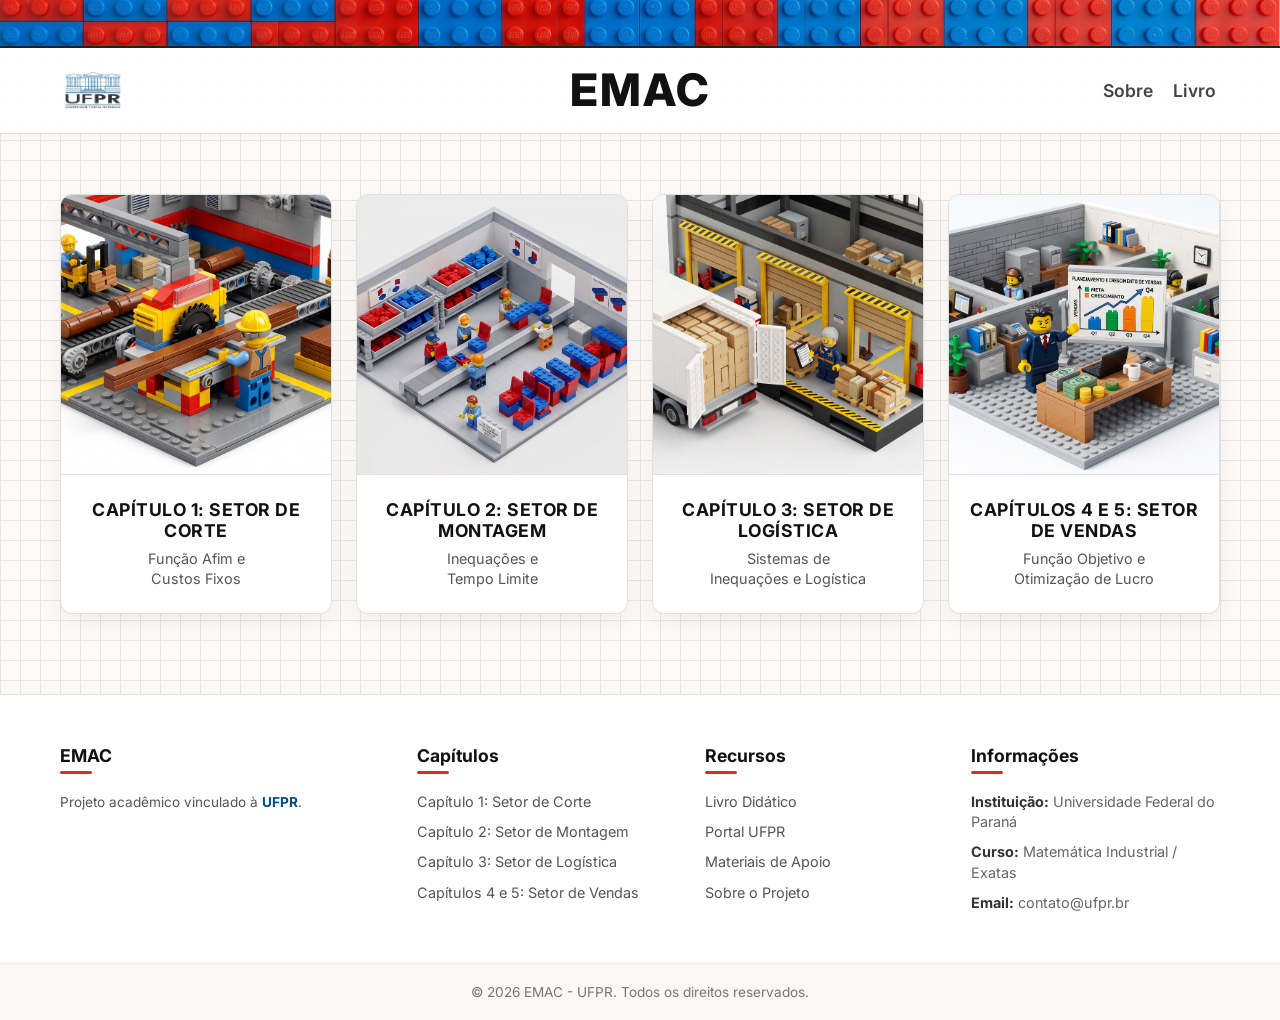
==== index.html @ 7fb8f420 "Add files via upload" ====
<!DOCTYPE html>
<html lang="pt-BR">
<head>
    <meta charset="UTF-8">
    <meta name="viewport" content="width=device-width, initial-scale=1.0">
    <title>EMAC</title>
    <!-- Importando a fonte Inter do Google Fonts -->
    <link href="https://fonts.googleapis.com/css2?family=Inter:wght@400;600;700;800&display=swap" rel="stylesheet">
    <link rel="stylesheet" href="style.css">
</head>
<body>

    <!-- Faixa superior de Lego -->
    <div class="lego-topbar"></div>
    
    <!-- Menu Navbar -->
    <header class="navbar">
        <div class="nav-left">
            <!-- Espaço formatado para a Logo da UFPR (símbolo + tipografia) -->
            <!-- Basta colocar o arquivo da imagem como 'logo-ufpr.png' na mesma pasta ou alterar o src abaixo -->
            <a href="https://www.ufpr.br" target="_blank" rel="noopener noreferrer" class="logo-ufpr-link" title="UFPR - Universidade Federal do Paraná">
                <img src="./imgs/logo-ufpr.jpg" alt="Logo UFPR" class="logo-ufpr" onerror="this.style.display='none'; this.nextElementSibling.style.display='inline-flex';">
                <div class="logo-ufpr-placeholder" style="display: none;">
                    <span>UFPR</span>
                </div>
            </a>
        </div>
        <div class="nav-center">EMAC</div>
        <div class="nav-right">
            <a href="#sobre">Sobre</a>
            <a href="#livro">Livro</a>
        </div>
    </header>

    <!-- Container Principal (Mundos) -->
    <main class="container">
        <div class="card-grid">
            
            <!-- Cartão 1: Setor de Corte -->
            <a href="setordecorte.html" class="card">
                <div class="card-image">
                    <img src="./imgs/setordecorte.jpg" alt="Setor de Corte">
                </div>
                <div class="card-content">
                    <h2>CAPÍTULO 1: SETOR DE CORTE</h2>
                    <p>Função Afim e<br>Custos Fixos</p>
                </div>
            </a>

            <!-- Cartão 2: Setor de Montagem -->
            <a href="setordemontagem.html" class="card">
                <div class="card-image">
                    <img src="./imgs/setordemontagem.jpg" alt="Setor de Montagem">
                </div>
                <div class="card-content">
                    <h2>CAPÍTULO 2: SETOR DE MONTAGEM</h2>
                    <p>Inequações e<br>Tempo Limite</p>
                </div>
            </a>

            <!-- Cartão 3: Setor de Logística -->
            <a href="setordelogistica.html" class="card">
                <div class="card-image">
                    <img src="./imgs/setordelogistica.jpg" alt="Setor de Logística">
                </div>
                <div class="card-content">
                    <h2>CAPÍTULO 3: SETOR DE LOGÍSTICA</h2>
                    <p>Sistemas de<br>Inequações e Logística</p>
                </div>
            </a>

            <!-- Cartão 4: Setor de Vendas -->
            <a href="setordevendas.html" class="card">
                <div class="card-image">
                    <img src="./imgs/setordevendas.jpg" alt="Setor de Vendas">
                </div>
                <div class="card-content">
                    <h2>CAPÍTULOS 4 E 5: SETOR DE VENDAS</h2>
                    <p>Função Objetivo e<br>Otimização de Lucro</p>
                </div>
            </a>

        </div>
    </main>

    <!-- Rodapé (Footer) -->
    <footer class="footer">
        <div class="footer-container">
            <!-- Coluna 1: Sobre / EMAC -->
            <div class="footer-col">
                <h3 class="footer-title">EMAC</h3>
                <p class="footer-institution">
                    Projeto acadêmico vinculado à <strong>UFPR</strong>.
                </p>
            </div>

            <!-- Coluna 2: Navegação / Capítulos -->
            <div class="footer-col">
                <h3 class="footer-title">Capítulos</h3>
                <ul class="footer-links">
                    <li><a href="setordecorte.html">Capítulo 1: Setor de Corte</a></li>
                    <li><a href="setordemontagem.html">Capítulo 2: Setor de Montagem</a></li>
                    <li><a href="setordelogistica.html">Capítulo 3: Setor de Logística</a></li>
                    <li><a href="setordevendas.html">Capítulos 4 e 5: Setor de Vendas</a></li>
                </ul>
            </div>

            <!-- Coluna 3: Links Úteis / Recursos -->
            <div class="footer-col">
                <h3 class="footer-title">Recursos</h3>
                <ul class="footer-links">
                    <li><a href="#livro">Livro Didático</a></li>
                    <li><a href="https://www.ufpr.br" target="_blank" rel="noopener noreferrer">Portal UFPR</a></li>
                    <li><a href="#materiais">Materiais de Apoio</a></li>
                    <li><a href="#sobre">Sobre o Projeto</a></li>
                </ul>
            </div>

            <!-- Coluna 4: Contato e Informações -->
            <div class="footer-col">
                <h3 class="footer-title">Informações</h3>
                <ul class="footer-info">
                    <li><strong>Instituição:</strong> Universidade Federal do Paraná</li>
                    <li><strong>Curso:</strong> Matemática Industrial / Exatas</li>
                    <li><strong>Email:</strong> contato@ufpr.br</li>
                </ul>
            </div>
        </div>

        <div class="footer-bottom">
            <p>&copy; 2026 EMAC - UFPR. Todos os direitos reservados.</p>
        </div>
    </footer>

    <!-- Script Principal Unificado -->
    <script src="main.js"></script>

</body>
</html>
---- style.css ----
/* RESET GLOBAL */
* {
    margin: 0;
    padding: 0;
    box-sizing: border-box;
    font-family: 'Inter', sans-serif;
}

/* Fundo da Página (Papel Milimetrado/Quadriculado) */
body {
    background-color: #fdfbf7;
    background-image: 
        linear-gradient(#e8e6e1 1px, transparent 1px),
        linear-gradient(90deg, #e8e6e1 1px, transparent 1px);
    background-size: 20px 20px; /* Tamanho dos quadradinhos */
    color: #333;
}

/* FAIXA DE LEGO NO TOPO */
.lego-topbar {
    width: 100%;
    height: 48px; /* Faixa ampliada para exibir um pouco mais dos blocos de Lego */
    background-image: url('imgs/legoheader.jpg');
    background-size: cover;
    background-position: center;
    background-repeat: no-repeat;
    border-bottom: 2px solid #222; /* Linha sutil separando do menu */
}

/* NAVBAR (MENU) */
.navbar {
    display: flex;
    justify-content: space-between;
    align-items: center;
    padding: 20px 5%;
    background-color: rgba(255, 255, 255, 0.95);
    border-bottom: 1px solid #ddd;
    box-shadow: 0 4px 12px rgba(0,0,0,0.03);
}

.nav-left {
    display: flex;
    align-items: center;
    min-width: 140px;
}

.logo-ufpr-link {
    display: inline-flex;
    align-items: center;
    text-decoration: none;
    max-height: 40px;
}

.logo-ufpr,
.nav-left img {
    max-height: 38px;
    max-width: 90px;
    width: auto;
    height: auto;
    object-fit: contain;
    display: block;
    transition: transform 0.2s ease, opacity 0.2s ease;
}

.logo-ufpr:hover,
.nav-left img:hover {
    transform: scale(1.04);
    opacity: 0.85;
}

/* Fallback/Placeholder */
.logo-ufpr-placeholder {
    display: inline-flex;
    align-items: center;
    justify-content: center;
    padding: 4px 10px;
    background-color: #f0f4f8;
    border: 1.5px dashed #004b87;
    border-radius: 6px;
    color: #004b87;
    font-size: 0.85rem;
    font-weight: 700;
}

.nav-center {
    font-size: 2.8rem;
    font-weight: 800;
    color: #111;
    letter-spacing: 2px;
    line-height: 1;
    text-align: center;
}

.nav-right {
    display: flex;
    justify-content: flex-end;
    align-items: center;
    gap: 20px;
    min-width: 140px;
}

.nav-right a {
    text-decoration: none;
    font-size: 1.1rem;
    font-weight: 600;
    color: #444;
    transition: color 0.3s ease;
}

.nav-right a:hover {
    color: #d32f2f;
}

/* CONTAINER E GRID DOS CARTÕES */
.container {
    max-width: 1200px;
    margin: 60px auto;
    padding: 0 20px;
}

.card-grid {
    display: flex;
    justify-content: space-between;
    gap: 24px;
    flex-wrap: wrap; /* Permite quebrar linha em telas menores */
}

/* ESTILO INDIVIDUAL DO CARTÃO */
.card {
    background-color: #ffffff;
    flex: 1;
    min-width: 250px;
    border: 1px solid #e0e0e0;
    border-radius: 12px;
    overflow: hidden;
    box-shadow: 0 8px 24px rgba(0, 0, 0, 0.06);
    transition: transform 0.3s ease, box-shadow 0.3s ease;
    display: flex;
    flex-direction: column;
    text-decoration: none;
    color: inherit;
    cursor: pointer;
}

.card:hover {
    transform: translateY(-8px);
    box-shadow: 0 12px 32px rgba(0, 0, 0, 0.12);
}

/* ÁREA DA IMAGEM (Placeholder) */
.card-image {
    width: 100%;
    height: 280px; /* Altura generosa para ilustrações isométricas */
    background-color: #f0f3f5; /* Cor de fundo provisória */
    border-bottom: 1px solid #e0e0e0;
    display: flex;
    align-items: center;
    justify-content: center;
    text-align: center;
}

/* Estilo apenas para o texto de marcação onde entrarão as imagens */
.placeholder-text {
    color: #999;
    font-size: 0.9rem;
    font-weight: 600;
    text-transform: uppercase;
    letter-spacing: 1px;
}

/* Imagem real dentro do card */
.card-image img {
    width: 100%;
    height: 100%;
    object-fit: cover;
    display: block;
}

/* ÁREA DE TEXTO DO CARTÃO */
.card-content {
    padding: 24px 16px;
    text-align: center;
    flex-grow: 1;
    display: flex;
    flex-direction: column;
    justify-content: center;
}

.card-content h2 {
    font-size: 1.1rem;
    font-weight: 700;
    color: #111;
    margin-bottom: 8px;
    letter-spacing: 0.5px;
}

.card-content p {
    font-size: 0.9rem;
    color: #555;
    line-height: 1.4;
    font-weight: 400;
}

/* RESPONSIVIDADE (Tablets e Celulares) */
@media (max-width: 900px) {
    .card-grid {
        justify-content: center;
    }
    .card {
        flex: 0 1 calc(50% - 24px); /* 2 cartões por linha no tablet */
    }
}

@media (max-width: 600px) {
    .navbar {
        flex-direction: column;
        gap: 12px;
    }
    .nav-left, .nav-right {
        text-align: center;
        justify-content: center;
        width: auto;
    }
    .card {
        flex: 1 1 100%; /* 1 cartão por linha no celular */
    }
}

/* RODAPÉ (FOOTER) */
.footer {
    background-color: #ffffff;
    border-top: 1px solid #e0e0e0;
    margin-top: 80px;
    box-shadow: 0 -4px 16px rgba(0, 0, 0, 0.02);
}

.footer-container {
    max-width: 1200px;
    margin: 0 auto;
    padding: 50px 20px 40px;
    display: grid;
    grid-template-columns: 1.4fr 1.1fr 1fr 1.1fr;
    gap: 40px;
}

.footer-col {
    display: flex;
    flex-direction: column;
}

.footer-title {
    font-size: 1.1rem;
    font-weight: 700;
    color: #111;
    margin-bottom: 18px;
    position: relative;
    padding-bottom: 8px;
}

.footer-title::after {
    content: '';
    position: absolute;
    bottom: 0;
    left: 0;
    width: 32px;
    height: 3px;
    background-color: #d32f2f;
    border-radius: 2px;
}

.footer-text {
    font-size: 0.9rem;
    color: #666;
    line-height: 1.6;
    margin-bottom: 12px;
}

.footer-institution {
    font-size: 0.85rem;
    color: #555;
    line-height: 1.5;
}

.footer-institution strong {
    color: #004b87;
}

.footer-links,
.footer-info {
    list-style: none;
    padding: 0;
    margin: 0;
}

.footer-links li,
.footer-info li {
    margin-bottom: 10px;
    font-size: 0.9rem;
    color: #666;
    line-height: 1.4;
}

.footer-links a {
    color: #555;
    text-decoration: none;
    transition: color 0.2s ease, transform 0.2s ease;
    display: inline-block;
}

.footer-links a:hover {
    color: #d32f2f;
    transform: translateX(4px);
}

.footer-info strong {
    color: #333;
}

.footer-bottom {
    border-top: 1px solid #ebebeb;
    padding: 20px;
    text-align: center;
    background-color: #faf9f6;
}

.footer-bottom p {
    font-size: 0.85rem;
    color: #777;
}

/* Responsividade do Rodapé */
@media (max-width: 900px) {
    .footer-container {
        grid-template-columns: 1fr 1fr;
        gap: 30px;
    }
}

@media (max-width: 600px) {
    .footer-container {
        grid-template-columns: 1fr;
        padding: 40px 20px 30px;
    }
}

/* ===================================================
   COMPONENTE INTERATIVO: SETOR DE CORTE (ESTÉTICA LEGO)
   =================================================== */

/* Header da Página de Corte */
.sector-header {
    text-align: center;
    margin-bottom: 36px;
}

.sector-badge {
    display: inline-flex;
    align-items: center;
    gap: 6px;
    background-color: #ffeb3b;
    color: #b71c1c;
    font-size: 0.85rem;
    font-weight: 800;
    text-transform: uppercase;
    letter-spacing: 1px;
    padding: 6px 16px;
    border-radius: 6px;
    margin-bottom: 12px;
    border: 2px solid #fbc02d;
    box-shadow: 0 3px 0 #f57f17;
}

.sector-header h1 {
    font-size: 2.3rem;
    font-weight: 900;
    color: #111;
    margin-bottom: 8px;
    letter-spacing: 0.5px;
}

.sector-header p {
    font-size: 1.05rem;
    color: #444;
    max-width: 650px;
    margin: 0 auto;
    font-weight: 500;
}

/* Grid Principal em 2 Colunas */
.corte-grid {
    display: grid;
    grid-template-columns: 1fr 1.25fr;
    gap: 28px;
    align-items: stretch;
}

/* Painéis Base Estilo Bloco Lego */
.panel-card {
    background-color: #ffffff;
    border: 2px solid #e0e0e0;
    border-radius: 14px;
    padding: 26px;
    box-shadow: 0 6px 0 #cfd8dc, 0 12px 28px rgba(0, 0, 0, 0.08);
    display: flex;
    flex-direction: column;
    position: relative;
}

/* Faixa decorativa de mini studs Lego no topo do card */
.panel-card::before {
    content: '';
    position: absolute;
    top: -8px;
    left: 24px;
    right: 24px;
    height: 6px;
    background: radial-gradient(circle, #d32f2f 40%, #b71c1c 42%, transparent 44%) 0 0/16px 6px,
                radial-gradient(circle, #1976d2 40%, #0d47a1 42%, transparent 44%) 8px 0/16px 6px;
    background-repeat: repeat-x;
}

.panel-header {
    display: flex;
    justify-content: space-between;
    align-items: center;
    margin-bottom: 20px;
    padding-bottom: 12px;
    border-bottom: 3px solid #f0f2f5;
}

.panel-header h2 {
    font-size: 1.25rem;
    font-weight: 800;
    color: #222;
    display: flex;
    align-items: center;
    gap: 8px;
}

/* Status Pill Estilo Peça Lego */
.status-pill {
    display: inline-flex;
    align-items: center;
    gap: 6px;
    font-size: 0.8rem;
    font-weight: 800;
    padding: 5px 12px;
    border-radius: 6px;
    background-color: #eceff1;
    color: #546e7a;
    border: 1.5px solid #cfd8dc;
    box-shadow: 0 2px 0 #b0bec5;
    transition: all 0.3s ease;
}

.status-dot {
    width: 10px;
    height: 10px;
    border-radius: 50%;
    background-color: #90a4ae;
    box-shadow: inset 0 2px 2px rgba(0,0,0,0.2);
    transition: all 0.3s ease;
}

.status-pill.active {
    background-color: #e8f5e9;
    color: #2e7d32;
    border-color: #a5d6a7;
    box-shadow: 0 2px 0 #81c784;
}

.status-pill.active .status-dot {
    background-color: #43a047;
    box-shadow: 0 0 8px #43a047, inset 0 1px 2px #fff;
}

/* ===================================================
   BOTÕES EM BLOCO LEGO 3D
   =================================================== */
.btn-power-container {
    margin-bottom: 20px;
    display: flex;
    gap: 12px;
}

.btn-ligar-serra {
    flex: 1;
    background-color: #e53935;
    background-image: linear-gradient(180deg, #ef5350 0%, #e53935 50%, #d32f2f 100%);
    color: #ffffff;
    border: 2px solid #b71c1c;
    border-top: 2px solid #ff7961;
    border-radius: 10px;
    padding: 15px 20px;
    font-size: 1.1rem;
    font-weight: 800;
    cursor: pointer;
    display: flex;
    align-items: center;
    justify-content: center;
    gap: 10px;
    box-shadow: 0 6px 0 #9a1b1b, 0 10px 18px rgba(0, 0, 0, 0.22);
    transition: transform 0.1s ease, box-shadow 0.1s ease;
    user-select: none;
    position: relative;
}

.btn-ligar-serra:hover:not(:disabled) {
    background-image: linear-gradient(180deg, #ff6659 0%, #f44336 50%, #e53935 100%);
    transform: translateY(-2px);
    box-shadow: 0 8px 0 #9a1b1b, 0 12px 22px rgba(0, 0, 0, 0.28);
}

.btn-ligar-serra:active:not(:disabled) {
    transform: translateY(6px);
    box-shadow: 0 0 0 #9a1b1b, 0 2px 6px rgba(0, 0, 0, 0.2);
}

.btn-ligar-serra:disabled {
    background: #cfd8dc;
    border-color: #b0bec5;
    color: #78909c;
    cursor: not-allowed;
    box-shadow: 0 3px 0 #90a4ae;
    transform: none;
}

.btn-reset {
    background-color: #eceff1;
    background-image: linear-gradient(180deg, #ffffff 0%, #eceff1 100%);
    border: 2px solid #b0bec5;
    border-top: 2px solid #ffffff;
    border-radius: 10px;
    padding: 15px 18px;
    font-size: 0.95rem;
    font-weight: 800;
    color: #455a64;
    cursor: pointer;
    box-shadow: 0 5px 0 #90a4ae, 0 8px 14px rgba(0,0,0,0.1);
    transition: transform 0.1s ease, box-shadow 0.1s ease;
}

.btn-reset:hover {
    background-color: #f5f7fa;
    transform: translateY(-2px);
    box-shadow: 0 7px 0 #90a4ae, 0 10px 16px rgba(0,0,0,0.14);
}

.btn-reset:active {
    transform: translateY(5px);
    box-shadow: 0 0 0 #90a4ae, 0 2px 4px rgba(0,0,0,0.1);
}

/* ===================================================
   ÁREA INTERATIVA: BASEPLATE LEGO & MÁQUINA DE BLOCOS
   =================================================== */

.machine-stage {
    position: relative;
    /* Baseplate cinza com pinos de Lego repetidos */
    background-color: #cfd8dc;
    background-image: 
        radial-gradient(circle at 50% 35%, #eceff1 22%, #b0bec5 28%, #90a4ae 34%, transparent 36%);
    background-size: 24px 24px;
    background-position: 0 0;
    border: 3px solid #90a4ae;
    border-radius: 12px;
    padding: 28px 16px;
    min-height: 320px;
    display: flex;
    flex-direction: column;
    align-items: center;
    justify-content: center;
    overflow: hidden;
    user-select: none;
    box-shadow: inset 0 4px 10px rgba(0,0,0,0.15);
}

/* Serra Elétrica (Montagem de Lego) */
.saw-wrapper {
    position: relative;
    cursor: not-allowed;
    opacity: 0.45;
    transition: opacity 0.4s ease, transform 0.15s ease;
    display: flex;
    flex-direction: column;
    align-items: center;
    padding: 10px;
}

.saw-wrapper.ready {
    opacity: 1;
    cursor: pointer;
}

.saw-wrapper.ready:hover {
    transform: scale(1.04);
}

.saw-wrapper.ready:active {
    transform: scale(0.96);
}

/* Animação de Vibração Contínua ao Ligar */
.saw-wrapper.vibrating {
    animation: legoVibrate 0.1s infinite linear alternate;
}

@keyframes legoVibrate {
    0% { transform: translate(-1.5px, 1.5px) rotate(-0.5deg); }
    100% { transform: translate(1.5px, -1.5px) rotate(0.5deg); }
}

/* Estrutura da Máquina de Blocos */
.saw-machine {
    width: 240px;
    height: 150px;
    position: relative;
    display: flex;
    align-items: center;
    justify-content: center;
}

/* Braço / Suporte da Máquina em Bloco Vermelho Lego */
.saw-arm {
    position: absolute;
    top: 10px;
    left: 20px;
    width: 140px;
    height: 42px;
    background: #d32f2f;
    background-image: linear-gradient(180deg, #ef5350 0%, #d32f2f 60%, #b71c1c 100%);
    border: 3px solid #7f0000;
    border-radius: 6px;
    box-shadow: 0 5px 0 #7f0000, 0 8px 16px rgba(0,0,0,0.25);
    z-index: 3;
    display: flex;
    align-items: center;
    justify-content: space-around;
    padding: 0 8px;
}

/* Studs de Lego no braço da serra */
.saw-arm::before {
    content: '';
    position: absolute;
    top: -8px;
    left: 10px;
    right: 10px;
    height: 6px;
    background: radial-gradient(circle at 50% 30%, #ff867c 35%, #b71c1c 45%, transparent 48%) 0 0/24px 6px;
    background-repeat: repeat-x;
}

/* Disco de Serra Dentada Lego */
.saw-blade-disc {
    width: 110px;
    height: 110px;
    border-radius: 50%;
    background: radial-gradient(circle, #eceff1 25%, #cfd8dc 50%, #90a4ae 80%);
    border: 5px dashed #37474f;
    box-shadow: 0 4px 14px rgba(0, 0, 0, 0.35);
    position: relative;
    display: flex;
    align-items: center;
    justify-content: center;
    z-index: 2;
}

.saw-wrapper.vibrating .saw-blade-disc {
    animation: spinLegoBlade 0.25s infinite linear;
}

@keyframes spinLegoBlade {
    0% { transform: rotate(0deg); }
    100% { transform: rotate(360deg); }
}

.saw-blade-center {
    width: 32px;
    height: 32px;
    background: #ffeb3b;
    border: 3px solid #f57f17;
    border-radius: 50%;
    box-shadow: 0 2px 4px rgba(0,0,0,0.3);
}

/* Tábua de Madeira Estilo Peça Lego (Tile Marrom com Pinos) */
.wood-board {
    width: 270px;
    height: 42px;
    background: #a1622b;
    background-image: linear-gradient(180deg, #b87a3e 0%, #a1622b 60%, #7c4416 100%);
    border: 3px solid #542c0c;
    border-radius: 6px;
    box-shadow: 0 6px 0 #542c0c, 0 10px 16px rgba(0, 0, 0, 0.2);
    margin-top: -16px;
    position: relative;
    z-index: 1;
    display: flex;
    align-items: center;
    justify-content: center;
}

/* Pinos de Lego na tábua */
.wood-board::before {
    content: '';
    position: absolute;
    top: -7px;
    left: 8px;
    right: 8px;
    height: 5px;
    background: radial-gradient(circle at 50% 30%, #d89656 35%, #542c0c 45%, transparent 48%) 0 0/24px 5px;
    background-repeat: repeat-x;
}

.wood-text {
    font-size: 0.8rem;
    font-weight: 900;
    color: #fff;
    text-shadow: 0 1px 3px rgba(0,0,0,0.6);
    letter-spacing: 1px;
    text-transform: uppercase;
}

/* Instrução e Dica de Ação */
.machine-hint {
    margin-top: 16px;
    font-size: 0.92rem;
    font-weight: 700;
    color: #37474f;
    text-align: center;
    background: rgba(255, 255, 255, 0.85);
    padding: 6px 14px;
    border-radius: 6px;
    border: 1px solid #b0bec5;
}

.machine-hint.ready-pulse {
    color: #b71c1c;
    border-color: #ef9a9a;
    background: #ffebee;
    animation: legoPulse 1.2s infinite ease-in-out;
}

@keyframes legoPulse {
    0%, 100% { transform: scale(1); }
    50% { transform: scale(1.03); }
}

/* Texto Flutuante (+ R$ 15,00) */
.floating-cost {
    position: absolute;
    color: #2e7d32;
    background: #e8f5e9;
    border: 2px solid #43a047;
    border-radius: 8px;
    padding: 4px 10px;
    font-size: 1.15rem;
    font-weight: 900;
    box-shadow: 0 4px 10px rgba(0, 0, 0, 0.2);
    pointer-events: none;
    z-index: 20;
    animation: legoFloat 0.9s forwards ease-out;
}

@keyframes legoFloat {
    0% {
        opacity: 1;
        transform: translate(-50%, 0) scale(0.8) rotate(-4deg);
    }
    40% {
        opacity: 1;
        transform: translate(-50%, -30px) scale(1.15) rotate(4deg);
    }
    100% {
        opacity: 0;
        transform: translate(-50%, -60px) scale(1) rotate(0deg);
    }
}

/* Partícula de Serragem Lego */
.lego-particle {
    position: absolute;
    width: 8px;
    height: 8px;
    border-radius: 2px;
    pointer-events: none;
    z-index: 15;
    animation: particleFly 0.7s forwards ease-out;
}

@keyframes particleFly {
    0% {
        opacity: 1;
        transform: translate(0, 0) rotate(0deg) scale(1);
    }
    100% {
        opacity: 0;
        transform: translate(var(--tx), var(--ty)) rotate(var(--rot)) scale(0.4);
    }
}

/* ===================================================
   MOSTRADORES MÉTRICOS: BLOCOS COLORIDOS DE LEGO
   =================================================== */

.metrics-grid {
    display: grid;
    grid-template-columns: repeat(4, 1fr);
    gap: 12px;
    margin-bottom: 22px;
}

.metric-box {
    border-radius: 10px;
    padding: 16px 8px 12px;
    text-align: center;
    position: relative;
    user-select: none;
    transition: transform 0.15s ease;
}

.metric-box:hover {
    transform: translateY(-3px);
}

/* Studs no topo de cada bloco métrico */
.metric-box::before {
    content: '';
    position: absolute;
    top: -7px;
    left: 12px;
    right: 12px;
    height: 6px;
    background: radial-gradient(circle at 50% 30%, rgba(255,255,255,0.7) 35%, rgba(0,0,0,0.3) 45%, transparent 48%) 0 0/18px 6px;
    background-repeat: repeat-x;
}

.metric-label {
    font-size: 0.75rem;
    font-weight: 800;
    text-transform: uppercase;
    letter-spacing: 0.5px;
    margin-bottom: 4px;
}

.metric-value {
    font-size: 1.25rem;
    font-weight: 900;
    letter-spacing: 0.5px;
}

/* Bloco Azul Lego (Tábuas x) */
.metric-box.primary {
    background: #0288d1;
    background-image: linear-gradient(180deg, #29b6f6 0%, #0288d1 60%, #01579b 100%);
    border: 2px solid #01579b;
    box-shadow: 0 5px 0 #01417a, 0 8px 14px rgba(0,0,0,0.15);
    color: #ffffff;
}
.metric-box.primary .metric-label { color: #e1f5fe; }
.metric-box.primary .metric-value { color: #ffffff; text-shadow: 0 1px 3px rgba(0,0,0,0.4); }

/* Bloco Amarelo Lego (Custo Fixo b) */
.metric-box.fixed {
    background: #fbc02d;
    background-image: linear-gradient(180deg, #ffeb3b 0%, #fbc02d 60%, #f57f17 100%);
    border: 2px solid #e65100;
    box-shadow: 0 5px 0 #bf360c, 0 8px 14px rgba(0,0,0,0.15);
    color: #3e2723;
}
.metric-box.fixed .metric-label { color: #5d4037; }
.metric-box.fixed .metric-value { color: #bf360c; text-shadow: 0 1px 1px rgba(255,255,255,0.4); }

/* Bloco Verde Lego (Custo Variável 15x) */
.metric-box.variable {
    background: #43a047;
    background-image: linear-gradient(180deg, #66bb6a 0%, #43a047 60%, #2e7d32 100%);
    border: 2px solid #1b5e20;
    box-shadow: 0 5px 0 #1b5e20, 0 8px 14px rgba(0,0,0,0.15);
    color: #ffffff;
}
.metric-box.variable .metric-label { color: #e8f5e9; }
.metric-box.variable .metric-value { color: #ffffff; text-shadow: 0 1px 3px rgba(0,0,0,0.4); }

/* Bloco Vermelho Lego (Custo Total C(x)) */
.metric-box.total {
    background: #e53935;
    background-image: linear-gradient(180deg, #ef5350 0%, #e53935 60%, #b71c1c 100%);
    border: 2px solid #7f0000;
    box-shadow: 0 5px 0 #7f0000, 0 8px 14px rgba(0,0,0,0.18);
    color: #ffffff;
}
.metric-box.total .metric-label { color: #ffebee; }
.metric-box.total .metric-value { color: #ffffff; text-shadow: 0 1px 3px rgba(0,0,0,0.5); font-size: 1.3rem; }

/* ===================================================
   BANNER DA EQUAÇÃO & GRÁFICO
   =================================================== */

/* Banner da Equação como Placa Preta de Lego */
.equation-banner {
    background: #212121;
    background-image: 
        radial-gradient(circle at 50% 35%, #424242 24%, #212121 30%, transparent 34%),
        linear-gradient(180deg, #263238 0%, #1e272e 100%);
    background-size: 20px 20px, 100% 100%;
    border: 2px solid #37474f;
    border-radius: 10px;
    padding: 16px 20px;
    color: #f8fafc;
    margin-bottom: 20px;
    box-shadow: 0 5px 0 #0d1317, 0 8px 18px rgba(0,0,0,0.25);
    display: flex;
    flex-direction: column;
    gap: 8px;
}

.equation-header {
    display: flex;
    justify-content: space-between;
    align-items: center;
    font-size: 0.82rem;
    color: #b0bec5;
    text-transform: uppercase;
    letter-spacing: 1px;
    font-weight: 800;
}

.equation-dynamic {
    font-size: 1.2rem;
    font-family: 'Inter', monospace, sans-serif;
    color: #eceff1;
    font-weight: 700;
}

.eq-highlight {
    color: #ffeb3b;
    font-weight: 900;
    background: rgba(255, 235, 59, 0.15);
    padding: 2px 6px;
    border-radius: 4px;
}

.eq-result {
    color: #69f0ae;
    font-weight: 900;
    background: rgba(105, 240, 174, 0.15);
    padding: 2px 8px;
    border-radius: 4px;
}

/* Área do Gráfico Chart.js */
.chart-wrapper {
    position: relative;
    width: 100%;
    height: 280px;
    background-color: #ffffff;
    border: 2px solid #cfd8dc;
    border-radius: 10px;
    padding: 12px;
    box-shadow: inset 0 2px 6px rgba(0,0,0,0.04);
}

/* Caixa Didática */
.didactic-box {
    margin-top: 22px;
    background-color: #fff9c4;
    border: 2px solid #fbc02d;
    border-left: 6px solid #f57f17;
    border-radius: 8px;
    padding: 14px 18px;
    font-size: 0.9rem;
    color: #4e342e;
    line-height: 1.5;
    box-shadow: 0 3px 0 #fbc02d;
}

.didactic-box strong {
    color: #bf360c;
}

/* Responsividade do Componente de Corte */
@media (max-width: 960px) {
    .corte-grid {
        grid-template-columns: 1fr;
    }
    .metrics-grid {
        grid-template-columns: repeat(2, 1fr);
    }
}

@media (max-width: 600px) {
    .metrics-grid {
        grid-template-columns: 1fr 1fr;
        gap: 10px;
    }
    .metric-value {
        font-size: 1.1rem;
    }
    .sector-header h1 {
        font-size: 1.8rem;
    }
}

/* ===================================================
   TELA DE EPIs (VESTIÁRIO DE SEGURANÇA) & PORTA LEGO
   =================================================== */

.epi-screen {
    max-width: 900px;
    margin: 0 auto 50px;
    transition: opacity 0.5s ease, transform 0.5s ease;
}

.epi-panel {
    background-color: #ffffff;
    border: 3px solid #e0e0e0;
    border-radius: 18px;
    padding: 36px 30px;
    box-shadow: 0 8px 0 #cfd8dc, 0 16px 36px rgba(0, 0, 0, 0.09);
    position: relative;
}

/* Studs decorativos no topo do painel EPI */
.epi-panel::before {
    content: '';
    position: absolute;
    top: -10px;
    left: 40px;
    right: 40px;
    height: 8px;
    background: radial-gradient(circle, #fbc02d 40%, #e65100 45%, transparent 48%) 0 0/24px 8px,
                radial-gradient(circle, #0288d1 40%, #01579b 45%, transparent 48%) 12px 0/24px 8px;
    background-repeat: repeat-x;
}

.epi-selection-container {
    display: grid;
    grid-template-columns: 1fr 1fr;
    gap: 24px;
    margin: 32px 0;
}

/* Card Individual de EPI */
.epi-card {
    background: #f8fafc;
    border: 3px solid #cfd8dc;
    border-radius: 14px;
    padding: 24px 18px 20px;
    text-align: center;
    position: relative;
    cursor: pointer;
    box-shadow: 0 6px 0 #b0bec5, 0 10px 18px rgba(0, 0, 0, 0.06);
    transition: all 0.2s ease;
    user-select: none;
    display: flex;
    flex-direction: column;
    align-items: center;
}

.epi-card:hover {
    transform: translateY(-4px);
    box-shadow: 0 10px 0 #b0bec5, 0 14px 24px rgba(0, 0, 0, 0.12);
    border-color: #90a4ae;
}

.epi-card:active {
    transform: translateY(2px);
    box-shadow: 0 2px 0 #b0bec5, 0 4px 8px rgba(0, 0, 0, 0.1);
}

/* Estado Equipado do Card */
.epi-card.equipped {
    background: #f0fdf4;
    border-color: #22c55e;
    box-shadow: 0 6px 0 #15803d, 0 10px 20px rgba(34, 197, 94, 0.18);
}

.epi-card.equipped:hover {
    box-shadow: 0 8px 0 #15803d, 0 12px 24px rgba(34, 197, 94, 0.25);
}

.epi-card-badge {
    position: absolute;
    top: 12px;
    left: 14px;
    background: #eceff1;
    color: #455a64;
    font-size: 0.75rem;
    font-weight: 800;
    padding: 3px 8px;
    border-radius: 4px;
    border: 1px solid #b0bec5;
}

.epi-card.equipped .epi-card-badge {
    background: #dcfce7;
    color: #15803d;
    border-color: #86efac;
}

/* Área da Ilustração SVG */
.epi-icon-wrapper {
    width: 140px;
    height: 90px;
    display: flex;
    align-items: center;
    justify-content: center;
    margin: 8px 0 14px;
    transition: transform 0.3s cubic-bezier(0.34, 1.56, 0.64, 1);
}

.epi-card:hover .epi-icon-wrapper {
    transform: scale(1.08);
}

.epi-card.equipped .epi-icon-wrapper {
    transform: scale(1.1);
}

.epi-svg {
    width: 100%;
    height: 100%;
    filter: drop-shadow(0 4px 6px rgba(0,0,0,0.12));
}

.epi-name {
    font-size: 1.15rem;
    font-weight: 800;
    color: #1e293b;
    margin-bottom: 6px;
}

.epi-desc {
    font-size: 0.85rem;
    color: #64748b;
    line-height: 1.4;
    margin-bottom: 16px;
    min-height: 38px;
}

/* Botão de Equipar */
.btn-epi-equip {
    width: 100%;
    background-color: #0288d1;
    background-image: linear-gradient(180deg, #29b6f6 0%, #0288d1 60%, #01579b 100%);
    border: 2px solid #01579b;
    border-radius: 8px;
    padding: 10px 14px;
    color: #ffffff;
    font-size: 0.95rem;
    font-weight: 800;
    box-shadow: 0 4px 0 #01417a;
    cursor: pointer;
    transition: all 0.15s ease;
}

.epi-card.equipped .btn-epi-equip {
    background-color: #22c55e;
    background-image: linear-gradient(180deg, #4ade80 0%, #22c55e 60%, #16a34a 100%);
    border-color: #15803d;
    box-shadow: 0 4px 0 #166534;
}

/* ===================================================
   PORTA DE ACESSO AO SETOR DE CORTE (ESTILO LEGO 3D)
   =================================================== */

.door-section {
    display: flex;
    flex-direction: column;
    align-items: center;
    margin-top: 10px;
    padding-top: 24px;
    border-top: 2px dashed #cfd8dc;
}

.door-status-indicator {
    display: inline-flex;
    align-items: center;
    gap: 8px;
    background: #fee2e2;
    color: #991b1b;
    border: 2px solid #fca5a5;
    padding: 8px 18px;
    border-radius: 8px;
    font-size: 0.9rem;
    font-weight: 800;
    margin-bottom: 24px;
    box-shadow: 0 3px 0 #f87171;
    transition: all 0.3s ease;
}

.door-status-dot {
    width: 10px;
    height: 10px;
    border-radius: 50%;
    background-color: #dc2626;
    box-shadow: 0 0 8px #ef4444;
}

.door-status-indicator.unlocked {
    background: #dcfce7;
    color: #166534;
    border-color: #86efac;
    box-shadow: 0 3px 0 #4ade80;
    animation: unlockedPulse 1.2s infinite ease-in-out;
}

.door-status-indicator.unlocked .door-status-dot {
    background-color: #16a34a;
    box-shadow: 0 0 10px #22c55e;
}

@keyframes unlockedPulse {
    0%, 100% { transform: scale(1); }
    50% { transform: scale(1.02); }
}

/* Estrutura da Porta Lego */
.lego-door-wrapper {
    position: relative;
    width: 270px;
    perspective: 900px;
    cursor: not-allowed;
    opacity: 0.65;
    transition: all 0.3s ease;
}

.lego-door-wrapper.unlocked {
    cursor: pointer;
    opacity: 1;
}

.lego-door-wrapper.unlocked:hover {
    transform: scale(1.04);
}

/* Batente / Moldura de Bloco Azul Lego */
.door-frame-lego {
    background: #0288d1;
    background-image: linear-gradient(180deg, #29b6f6 0%, #0288d1 50%, #01579b 100%);
    border: 4px solid #01417a;
    border-radius: 12px 12px 6px 6px;
    padding: 10px 14px 10px;
    box-shadow: 0 10px 0 #002f56, 0 18px 28px rgba(0, 0, 0, 0.3);
    position: relative;
}

/* 4 Pinos (Studs) 3D no topo da porta Lego */
.frame-top-studs {
    display: flex;
    justify-content: space-around;
    position: absolute;
    top: -14px;
    left: 16px;
    right: 16px;
    height: 14px;
}

.lego-stud {
    width: 28px;
    height: 12px;
    background: #29b6f6;
    background-image: linear-gradient(180deg, #4fc3f7 0%, #0288d1 100%);
    border: 2px solid #01417a;
    border-radius: 4px 4px 1px 1px;
    box-shadow: 0 2px 0 #002f56;
}

/* Faixa de perigo (Amarelo e Preto) no topo da porta */
.hazard-strip {
    height: 14px;
    width: 100%;
    background: repeating-linear-gradient(
        -45deg,
        #facc15,
        #facc15 12px,
        #1e293b 12px,
        #1e293b 24px
    );
    border-radius: 4px;
    margin: 4px 0 10px;
    border: 2px solid #002f56;
}

.door-leaf-container {
    display: flex;
    height: 220px;
    gap: 6px;
    background: #013766;
    border-radius: 6px;
    padding: 6px;
    overflow: hidden;
    box-shadow: inset 0 4px 8px rgba(0,0,0,0.5);
}

/* Folhas da Porta Vermelha Clássica Lego */
.door-leaf {
    flex: 1;
    background: #e53935;
    background-image: linear-gradient(180deg, #ef5350 0%, #e53935 60%, #b71c1c 100%);
    border: 3px solid #7f0000;
    border-radius: 4px;
    display: flex;
    flex-direction: column;
    align-items: center;
    justify-content: space-between;
    padding: 16px 8px 24px;
    position: relative;
    box-shadow: inset 0 2px 4px rgba(255,255,255,0.4), 0 4px 8px rgba(0,0,0,0.3);
    transition: transform 0.6s cubic-bezier(0.4, 0, 0.2, 1);
    transform-origin: left center;
}

.door-leaf.right-leaf {
    transform-origin: right center;
}

/* Abertura 3D das portas ao entrar */
.lego-door-wrapper.opening .left-leaf {
    transform: rotateY(-90deg);
}

.lego-door-wrapper.opening .right-leaf {
    transform: rotateY(90deg);
}

/* Janela de 4 Vidros Clássica Lego */
.door-window-grid {
    display: grid;
    grid-template-columns: 1fr 1fr;
    gap: 3px;
    width: 60px;
    height: 70px;
    background: #b71c1c;
    padding: 4px;
    border-radius: 4px;
    border: 2px solid #5f0000;
    box-shadow: inset 0 2px 4px rgba(0,0,0,0.4);
}

.window-pane {
    background: #81d4fa;
    background-image: linear-gradient(135deg, rgba(255,255,255,0.85) 0%, rgba(129,212,250,0.8) 60%, rgba(2,136,209,0.9) 100%);
    border-radius: 2px;
    border: 1px solid #0288d1;
    box-shadow: inset 0 1px 2px rgba(255,255,255,0.8);
}

/* Maçaneta de Pino Redondo 1x1 Lego */
.door-stud-knob {
    width: 22px;
    height: 22px;
    background: #ffeb3b;
    background-image: radial-gradient(circle at 40% 35%, #ffffff 15%, #ffeb3b 45%, #f57f17 100%);
    border: 2px solid #d77200;
    border-radius: 50%;
    box-shadow: 0 4px 6px rgba(0,0,0,0.4), inset 0 2px 2px rgba(255,255,255,0.8);
    margin-top: 10px;
}

.door-sign {
    margin-top: 10px;
    background: #ffeb3b;
    background-image: linear-gradient(180deg, #fff59d 0%, #ffeb3b 50%, #fbc02d 100%);
    color: #b71c1c;
    font-size: 0.74rem;
    font-weight: 900;
    text-align: center;
    padding: 6px 4px;
    border-radius: 4px;
    border: 2px solid #d77200;
    letter-spacing: 1px;
    box-shadow: 0 2px 0 #b25900;
}

.door-help-text {
    margin-top: 14px;
    font-size: 0.9rem;
    font-weight: 800;
    color: #475569;
    text-align: center;
}

/* Transição para a Oficina */
.workshop-screen {
    opacity: 1;
    transform: translateY(0);
    transition: opacity 0.5s ease, transform 0.5s ease;
}

.workshop-screen.hidden,
.epi-screen.hidden {
    display: none;
    opacity: 0;
    transform: translateY(20px);
}

/* ===================================================
   COMPONENTE INTERATIVO: SETOR DE MONTAGEM (INEQUAÇÕES)
   =================================================== */

.montagem-grid {
    display: grid;
    grid-template-columns: 1.1fr 1.35fr;
    gap: 28px;
    align-items: start;
}

/* Painel de Controles e Decisão de Móveis */
.furniture-controls {
    display: grid;
    grid-template-columns: 1fr 1fr;
    gap: 14px;
    margin-bottom: 20px;
}

.furniture-card {
    background: #f8fafc;
    border: 2px solid #cfd8dc;
    border-radius: 12px;
    padding: 16px 12px;
    text-align: center;
    position: relative;
    box-shadow: 0 4px 0 #b0bec5;
    user-select: none;
    transition: transform 0.15s ease, border-color 0.2s ease;
}

.furniture-card.mesas {
    border-color: #90caf9;
    background: linear-gradient(180deg, #ffffff 0%, #f0f7ff 100%);
    box-shadow: 0 5px 0 #64b5f6;
}

.furniture-card.cadeiras {
    border-color: #ffcc80;
    background: linear-gradient(180deg, #ffffff 0%, #fff8e1 100%);
    box-shadow: 0 5px 0 #ffa726;
}

.furniture-icon {
    font-size: 2rem;
    margin-bottom: 4px;
    display: block;
}

.furniture-title {
    font-size: 0.85rem;
    font-weight: 800;
    text-transform: uppercase;
    letter-spacing: 0.5px;
    color: #455a64;
    margin-bottom: 6px;
}

.furniture-value-badge {
    font-size: 1.8rem;
    font-weight: 900;
    line-height: 1;
    margin-bottom: 12px;
}

.furniture-card.mesas .furniture-value-badge {
    color: #0288d1;
}

.furniture-card.cadeiras .furniture-value-badge {
    color: #e65100;
}

/* Stepper (+ / -) com estética de botão Lego */
.furniture-stepper {
    display: flex;
    justify-content: center;
    align-items: center;
    gap: 8px;
}

.btn-stepper {
    width: 38px;
    height: 36px;
    border-radius: 8px;
    border: 2px solid #37474f;
    font-size: 1.25rem;
    font-weight: 900;
    cursor: pointer;
    display: flex;
    align-items: center;
    justify-content: center;
    transition: transform 0.1s ease, box-shadow 0.1s ease;
    user-select: none;
}

.btn-stepper.mesas-btn {
    background: #0288d1;
    background-image: linear-gradient(180deg, #29b6f6 0%, #0288d1 100%);
    color: #ffffff;
    border-color: #01579b;
    box-shadow: 0 4px 0 #013f70;
}

.btn-stepper.cadeiras-btn {
    background: #f57f17;
    background-image: linear-gradient(180deg, #ffb74d 0%, #f57f17 100%);
    color: #ffffff;
    border-color: #bf360c;
    box-shadow: 0 4px 0 #872506;
}

.btn-stepper:hover {
    transform: translateY(-2px);
}

.btn-stepper:active {
    transform: translateY(3px);
    box-shadow: 0 1px 0 rgba(0,0,0,0.3);
}

/* Range Sliders de Precisão */
.furniture-slider {
    width: 100%;
    margin-top: 10px;
    accent-color: #0288d1;
    cursor: pointer;
}

.furniture-card.cadeiras .furniture-slider {
    accent-color: #f57f17;
}

/* Cards das Restrições Industriais */
.constraints-stack {
    display: flex;
    flex-direction: column;
    gap: 12px;
    margin-bottom: 20px;
}

.constraint-card {
    background: #ffffff;
    border: 2px solid #cfd8dc;
    border-radius: 12px;
    padding: 14px 16px;
    box-shadow: 0 4px 0 #b0bec5;
    position: relative;
    transition: all 0.25s ease;
}

.constraint-card.pass {
    border-color: #81c784;
    background: #f1f8e9;
    box-shadow: 0 4px 0 #66bb6a;
}

.constraint-card.fail {
    border-color: #e57373;
    background: #ffebee;
    box-shadow: 0 4px 0 #ef5350;
}

.constraint-header {
    display: flex;
    justify-content: space-between;
    align-items: center;
    margin-bottom: 6px;
}

.constraint-title {
    font-size: 0.85rem;
    font-weight: 800;
    color: #263238;
    display: flex;
    align-items: center;
    gap: 6px;
}

.constraint-status-badge {
    font-size: 0.72rem;
    font-weight: 800;
    padding: 3px 8px;
    border-radius: 4px;
    text-transform: uppercase;
    letter-spacing: 0.5px;
}

.constraint-status-badge.pass {
    background: #c8e6c9;
    color: #1b5e20;
    border: 1px solid #81c784;
}

.constraint-status-badge.fail {
    background: #ffcdd2;
    color: #b71c1c;
    border: 1px solid #e57373;
}

.constraint-formula {
    font-family: 'Inter', monospace, sans-serif;
    font-size: 0.95rem;
    font-weight: 700;
    color: #37474f;
    margin-bottom: 8px;
}

.constraint-formula .calc-highlight {
    font-weight: 800;
    padding: 1px 4px;
    border-radius: 3px;
}

.constraint-card.pass .calc-highlight {
    background: #dcedc8;
    color: #2e7d32;
}

.constraint-card.fail .calc-highlight {
    background: #ffcdd2;
    color: #c62828;
}

/* Barra de Progresso / Medidor Lego */
.constraint-meter {
    height: 10px;
    background: #eceff1;
    border-radius: 6px;
    border: 1.5px solid #b0bec5;
    overflow: hidden;
    position: relative;
}

.constraint-meter-fill {
    height: 100%;
    border-radius: 4px;
    transition: width 0.25s ease, background-color 0.25s ease;
}

.constraint-card.pass .constraint-meter-fill {
    background: linear-gradient(90deg, #66bb6a, #43a047);
}

.constraint-card.fail .constraint-meter-fill {
    background: linear-gradient(90deg, #ef5350, #d32f2f);
}

/* Banner de Decisão e Região Factível */
.decision-feedback-banner {
    background: #212121;
    background-image: 
        radial-gradient(circle at 50% 35%, #424242 24%, #212121 30%, transparent 34%),
        linear-gradient(180deg, #263238 0%, #1e272e 100%);
    background-size: 20px 20px, 100% 100%;
    border: 2px solid #37474f;
    border-radius: 12px;
    padding: 16px 18px;
    color: #eceff1;
    box-shadow: 0 6px 0 #0d1317, 0 12px 24px rgba(0,0,0,0.25);
    margin-bottom: 20px;
    position: relative;
    transition: all 0.3s ease;
}

.decision-feedback-banner.feasible {
    background: #1b5e20;
    background-image: 
        radial-gradient(circle at 50% 35%, #388e3c 24%, #1b5e20 30%, transparent 34%),
        linear-gradient(180deg, #2e7d32 0%, #1b5e20 100%);
    border-color: #4caf50;
    box-shadow: 0 6px 0 #0f3813, 0 0 24px rgba(76, 175, 80, 0.45);
    animation: feasiblePulse 1.5s infinite alternate;
}

@keyframes feasiblePulse {
    0% { transform: scale(1); }
    100% { transform: scale(1.015); box-shadow: 0 8px 0 #0f3813, 0 0 32px rgba(76, 175, 80, 0.65); }
}

.feedback-badge {
    font-size: 0.8rem;
    font-weight: 900;
    text-transform: uppercase;
    letter-spacing: 1px;
    display: inline-block;
    padding: 3px 8px;
    border-radius: 4px;
    margin-bottom: 6px;
}

.decision-feedback-banner:not(.feasible) .feedback-badge {
    background: #ffe082;
    color: #bf360c;
}

.decision-feedback-banner.feasible .feedback-badge {
    background: #ffeb3b;
    color: #1b5e20;
    box-shadow: 0 0 8px #ffeb3b;
}

.feedback-text {
    font-size: 0.95rem;
    line-height: 1.45;
    font-weight: 600;
}

/* ===================================================
   PLANO CARTESIANO INTERATIVO (CANVAS LEGO)
   =================================================== */

.cartesian-panel {
    display: flex;
    flex-direction: column;
}

.cartesian-canvas-wrapper {
    position: relative;
    width: 100%;
    background: #ffffff;
    border: 3px solid #cfd8dc;
    border-radius: 14px;
    padding: 12px;
    box-shadow: inset 0 2px 8px rgba(0,0,0,0.06), 0 6px 0 #b0bec5;
    overflow: hidden;
    user-select: none;
    touch-action: none;
}

.cartesian-canvas-wrapper canvas {
    display: block;
    width: 100%;
    height: auto;
    cursor: crosshair;
    border-radius: 8px;
}

/* Legenda do Gráfico */
.cartesian-legend {
    display: grid;
    grid-template-columns: repeat(3, 1fr);
    gap: 8px;
    margin-top: 14px;
    padding-top: 12px;
    border-top: 2px dashed #eceff1;
}

.legend-item {
    display: flex;
    align-items: center;
    gap: 8px;
    font-size: 0.76rem;
    font-weight: 700;
    color: #455a64;
}

.legend-color-box {
    width: 14px;
    height: 14px;
    border-radius: 3px;
    flex-shrink: 0;
}

.legend-color-box.time-line {
    background: #0288d1;
    border: 1.5px solid #01579b;
}

.legend-color-box.freight-line {
    background: #f57f17;
    border: 1.5px solid #bf360c;
}

.legend-color-box.feasible-box {
    background: rgba(46, 125, 50, 0.45);
    border: 1.5px solid #2e7d32;
}

/* Instruções de Interação rápida */
.graph-help-tip {
    margin-top: 10px;
    font-size: 0.84rem;
    font-weight: 700;
    color: #607d8b;
    text-align: center;
    background: #f1f5f9;
    padding: 6px 12px;
    border-radius: 6px;
    border: 1px solid #cfd8dc;
}

/* Responsividade do Setor de Montagem */
@media (max-width: 1000px) {
    .montagem-grid {
        grid-template-columns: 1fr;
    }
    .cartesian-legend {
        grid-template-columns: 1fr;
    }
}

@media (max-width: 600px) {
    .furniture-controls {
        grid-template-columns: 1fr;
    }
}


/* Botão Voltar ao Vestiário */
.btn-back-vestiary {
    background: #f1f5f9;
    border: 1.5px solid #cbd5e1;
    border-radius: 8px;
    color: #475569;
    font-size: 0.82rem;
    font-weight: 700;
    padding: 6px 14px;
    cursor: pointer;
    display: inline-flex;
    align-items: center;
    gap: 6px;
    margin-bottom: 20px;
    box-shadow: 0 2px 0 #94a3b8;
    transition: all 0.15s ease;
}

.btn-back-vestiary:hover {
    background: #e2e8f0;
    color: #0f172a;
    transform: translateY(-1px);
}

@media (max-width: 650px) {
    .epi-selection-container {
        grid-template-columns: 1fr;
    }
}
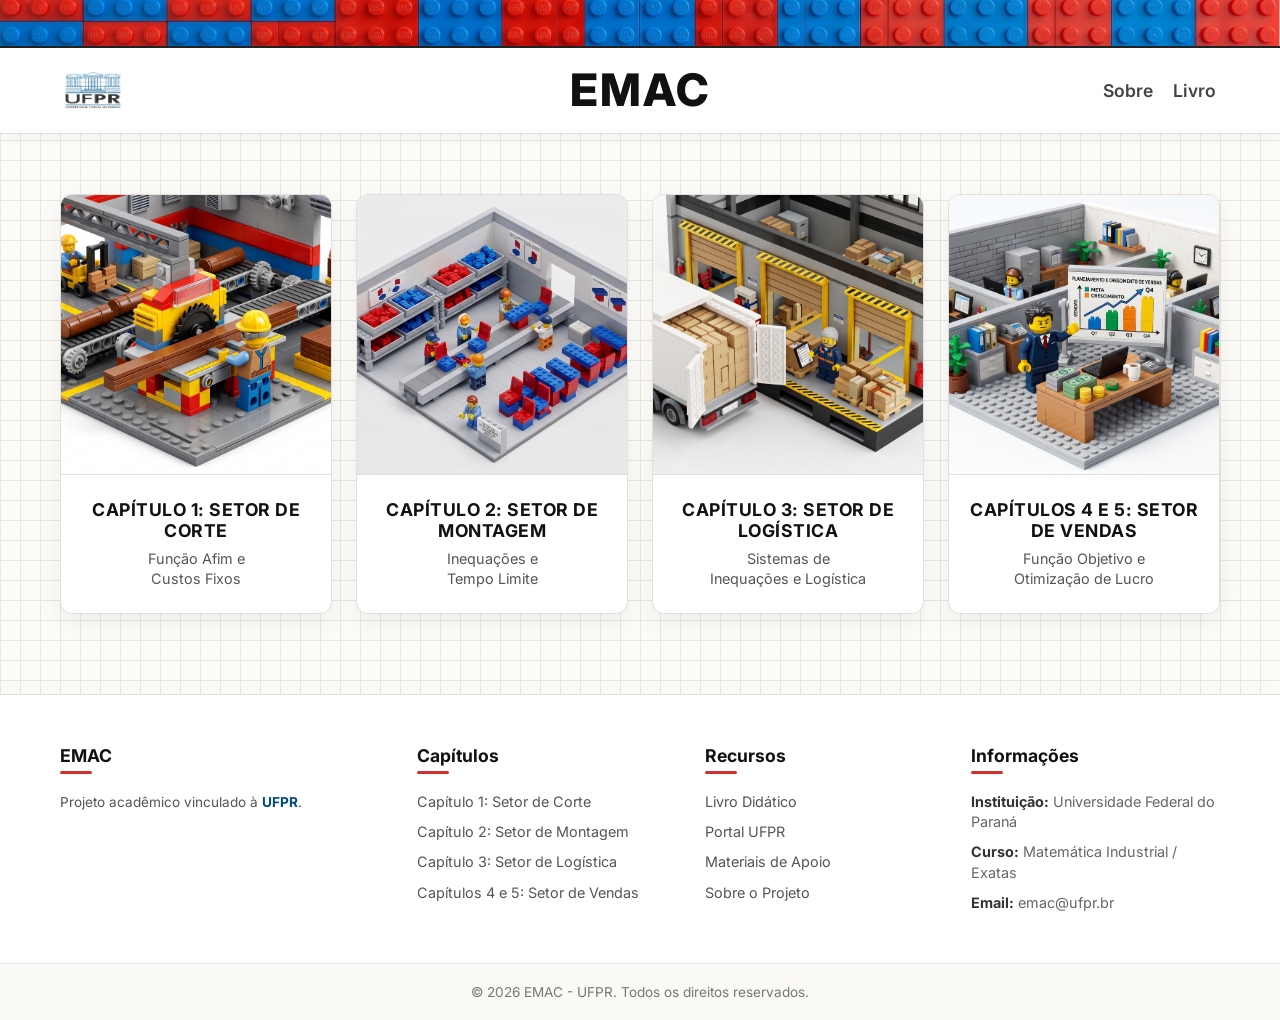
==== commit 8482d5ee: "Add files via upload" ====
--- a/index.html
+++ b/index.html
@@ -122,7 +122,7 @@
                 <ul class="footer-info">
                     <li><strong>Instituição:</strong> Universidade Federal do Paraná</li>
                     <li><strong>Curso:</strong> Matemática Industrial / Exatas</li>
-                    <li><strong>Email:</strong> contato@ufpr.br</li>
+                    <li><strong>Email:</strong> emac@ufpr.br</li>
                 </ul>
             </div>
         </div>
--- a/style.css
+++ b/style.css
@@ -1836,4 +1836,1709 @@
     .epi-selection-container {
         grid-template-columns: 1fr;
     }
-}+}
+
+/* ===================================================
+   COMPONENTE INTERATIVO: SETOR DE LOGÍSTICA (CAPÍTULO 3)
+   =================================================== */
+
+.logistica-grid {
+    display: grid;
+    grid-template-columns: 1.15fr 1.35fr;
+    gap: 28px;
+    align-items: start;
+}
+
+/* Controles de Camadas no Gráfico (Toggles de Inequações) */
+.layer-toggles-wrapper {
+    background: #f8fafc;
+    border: 2px solid #cfd8dc;
+    border-radius: 12px;
+    padding: 12px 14px;
+    margin-bottom: 14px;
+    box-shadow: 0 3px 0 #b0bec5;
+}
+
+.layer-toggles-header {
+    display: flex;
+    justify-content: space-between;
+    align-items: center;
+    margin-bottom: 10px;
+}
+
+.layer-toggles-header h3 {
+    font-size: 0.85rem;
+    font-weight: 800;
+    text-transform: uppercase;
+    letter-spacing: 0.5px;
+    color: #37474f;
+    margin: 0;
+    display: flex;
+    align-items: center;
+    gap: 6px;
+}
+
+.layer-toggles-grid {
+    display: grid;
+    grid-template-columns: 1fr;
+    gap: 8px;
+}
+
+.layer-toggle-item {
+    display: flex;
+    align-items: center;
+    gap: 10px;
+    background: #ffffff;
+    border: 2px solid #e2e8f0;
+    border-radius: 8px;
+    padding: 8px 12px;
+    cursor: pointer;
+    user-select: none;
+    transition: all 0.2s ease;
+}
+
+.layer-toggle-item:hover {
+    border-color: #94a3b8;
+    background: #f1f5f9;
+}
+
+.layer-toggle-item.active {
+    border-color: #3b82f6;
+    background: #f0f7ff;
+}
+
+.layer-toggle-item.layer-green.active {
+    border-color: #22c55e;
+    background: #f0fdf4;
+}
+
+.layer-toggle-item.layer-red.active {
+    border-color: #ef4444;
+    background: #fef2f2;
+}
+
+.layer-toggle-item.layer-yellow.active {
+    border-color: #eab308;
+    background: #fefce8;
+}
+
+/* Checkbox estilizado tipo switch */
+.layer-checkbox {
+    width: 18px;
+    height: 18px;
+    accent-color: #0288d1;
+    cursor: pointer;
+    flex-shrink: 0;
+}
+
+.layer-green .layer-checkbox {
+    accent-color: #16a34a;
+}
+
+.layer-red .layer-checkbox {
+    accent-color: #dc2626;
+}
+
+.layer-yellow .layer-checkbox {
+    accent-color: #ca8a04;
+}
+
+.layer-badge-dot {
+    width: 12px;
+    height: 12px;
+    border-radius: 50%;
+    flex-shrink: 0;
+}
+
+.layer-badge-dot.green {
+    background: #16a34a;
+    box-shadow: 0 0 6px rgba(22, 163, 74, 0.6);
+}
+
+.layer-badge-dot.red {
+    background: #dc2626;
+    box-shadow: 0 0 6px rgba(220, 38, 38, 0.6);
+}
+
+.layer-badge-dot.yellow {
+    background: #eab308;
+    box-shadow: 0 0 6px rgba(234, 179, 8, 0.6);
+}
+
+.layer-label-text {
+    font-size: 0.82rem;
+    font-weight: 700;
+    color: #1e293b;
+    display: flex;
+    flex-direction: column;
+}
+
+.layer-formula-tag {
+    font-size: 0.72rem;
+    color: #64748b;
+    font-weight: 600;
+}
+
+/* Botão de Ação: Despachar Caminhão */
+.dispatch-action-container {
+    margin: 20px 0;
+}
+
+.btn-despachar-caminhao {
+    width: 100%;
+    padding: 16px 20px;
+    border-radius: 12px;
+    font-size: 1.1rem;
+    font-weight: 900;
+    text-transform: uppercase;
+    letter-spacing: 0.8px;
+    display: flex;
+    align-items: center;
+    justify-content: center;
+    gap: 12px;
+    border: 3px solid #78909c;
+    background: #cfd8dc;
+    color: #607d8b;
+    box-shadow: 0 5px 0 #90a4ae;
+    cursor: not-allowed;
+    transition: all 0.25s ease;
+    user-select: none;
+}
+
+.btn-despachar-caminhao.ready {
+    border-color: #15803d;
+    background: #22c55e;
+    background-image: linear-gradient(180deg, #4ade80 0%, #22c55e 60%, #16a34a 100%);
+    color: #ffffff;
+    box-shadow: 0 6px 0 #14532d, 0 10px 24px rgba(34, 197, 94, 0.35);
+    cursor: pointer;
+    animation: dispatchGlow 1.5s infinite alternate;
+}
+
+.btn-despachar-caminhao.ready:hover {
+    transform: translateY(-2px);
+    box-shadow: 0 8px 0 #14532d, 0 14px 28px rgba(34, 197, 94, 0.45);
+}
+
+.btn-despachar-caminhao.ready:active {
+    transform: translateY(3px);
+    box-shadow: 0 2px 0 #14532d;
+}
+
+@keyframes dispatchGlow {
+    0% { transform: scale(1); }
+    100% { transform: scale(1.015); box-shadow: 0 7px 0 #14532d, 0 0 28px rgba(34, 197, 94, 0.55); }
+}
+
+.dispatch-status-note {
+    margin-top: 8px;
+    font-size: 0.84rem;
+    font-weight: 700;
+    text-align: center;
+    color: #64748b;
+    line-height: 1.4;
+}
+
+.dispatch-status-note.ready {
+    color: #15803d;
+    font-weight: 800;
+}
+
+/* Modal de Sucesso no Despacho */
+.dispatch-modal-backdrop {
+    position: fixed;
+    top: 0;
+    left: 0;
+    right: 0;
+    bottom: 0;
+    background: rgba(15, 23, 42, 0.7);
+    backdrop-filter: blur(4px);
+    z-index: 9999;
+    display: flex;
+    align-items: center;
+    justify-content: center;
+    padding: 20px;
+    opacity: 0;
+    pointer-events: none;
+    transition: opacity 0.3s ease;
+}
+
+.dispatch-modal-backdrop.open {
+    opacity: 1;
+    pointer-events: auto;
+}
+
+.dispatch-modal {
+    background: #ffffff;
+    border: 4px solid #16a34a;
+    border-radius: 18px;
+    max-width: 540px;
+    width: 100%;
+    padding: 32px 28px;
+    box-shadow: 0 16px 40px rgba(0, 0, 0, 0.25), 0 8px 0 #15803d;
+    text-align: center;
+    transform: translateY(20px) scale(0.95);
+    transition: transform 0.3s cubic-bezier(0.34, 1.56, 0.64, 1);
+    position: relative;
+}
+
+.dispatch-modal-backdrop.open .dispatch-modal {
+    transform: translateY(0) scale(1);
+}
+
+.modal-truck-icon {
+    font-size: 3.5rem;
+    margin-bottom: 12px;
+    display: inline-block;
+    animation: truckBounce 1s infinite alternate;
+}
+
+@keyframes truckBounce {
+    0% { transform: translateX(-4px); }
+    100% { transform: translateX(4px); }
+}
+
+.modal-title {
+    font-size: 1.5rem;
+    font-weight: 900;
+    color: #166534;
+    margin-bottom: 10px;
+}
+
+.modal-manifest {
+    background: #f0fdf4;
+    border: 2px solid #bbf7d0;
+    border-radius: 12px;
+    padding: 16px;
+    margin: 18px 0;
+    text-align: left;
+}
+
+.modal-manifest h4 {
+    margin: 0 0 10px;
+    font-size: 0.95rem;
+    color: #15803d;
+    font-weight: 800;
+    text-transform: uppercase;
+    letter-spacing: 0.5px;
+}
+
+.manifest-item {
+    display: flex;
+    justify-content: space-between;
+    padding: 5px 0;
+    font-size: 0.88rem;
+    border-bottom: 1px dashed #dcfce7;
+    color: #334155;
+}
+
+.manifest-item:last-child {
+    border-bottom: none;
+    font-weight: 800;
+    color: #166534;
+    padding-top: 8px;
+}
+
+.btn-modal-close {
+    background: #0288d1;
+    background-image: linear-gradient(180deg, #29b6f6 0%, #0288d1 100%);
+    border: 2px solid #01579b;
+    color: #ffffff;
+    padding: 12px 28px;
+    border-radius: 8px;
+    font-size: 1rem;
+    font-weight: 800;
+    box-shadow: 0 4px 0 #013f70;
+    cursor: pointer;
+    transition: all 0.15s ease;
+}
+
+.btn-modal-close:hover {
+    transform: translateY(-2px);
+    box-shadow: 0 6px 0 #013f70;
+}
+
+@media (max-width: 1000px) {
+    .logistica-grid {
+        grid-template-columns: 1fr;
+    }
+}
+
+/* Controladores dos Limites das Restrições (Mini Sliders e Steppers) */
+.constraint-limit-control {
+    background: #f8fafc;
+    border: 1.5px solid #e2e8f0;
+    border-radius: 8px;
+    padding: 8px 10px;
+    margin: 8px 0 10px;
+}
+
+.limit-control-label {
+    display: flex;
+    justify-content: space-between;
+    align-items: center;
+    font-size: 0.78rem;
+    font-weight: 700;
+    color: #475569;
+    margin-bottom: 6px;
+}
+
+.limit-control-label strong {
+    color: #0f172a;
+    font-size: 0.84rem;
+    background: #e2e8f0;
+    padding: 2px 7px;
+    border-radius: 4px;
+}
+
+.limit-slider-row {
+    display: flex;
+    align-items: center;
+    gap: 8px;
+}
+
+.btn-limit-step {
+    width: 26px;
+    height: 24px;
+    border-radius: 6px;
+    border: 1.5px solid #cbd5e1;
+    background: #ffffff;
+    color: #334155;
+    font-weight: 900;
+    font-size: 0.95rem;
+    display: flex;
+    align-items: center;
+    justify-content: center;
+    cursor: pointer;
+    transition: all 0.1s ease;
+    user-select: none;
+    box-shadow: 0 2px 0 #cbd5e1;
+    flex-shrink: 0;
+}
+
+.btn-limit-step:hover {
+    background: #f1f5f9;
+    border-color: #94a3b8;
+    transform: translateY(-1px);
+}
+
+.btn-limit-step:active {
+    transform: translateY(1px);
+    box-shadow: 0 0 0 #cbd5e1;
+}
+
+.limit-slider {
+    flex: 1;
+    cursor: pointer;
+    height: 6px;
+}
+
+.card-min-weight .limit-slider {
+    accent-color: #16a34a;
+}
+
+.card-max-weight .limit-slider {
+    accent-color: #dc2626;
+}
+
+.card-max-space .limit-slider {
+    accent-color: #ca8a04;
+}
+
+/* ===================================================
+   CAPÍTULOS 4 E 5: MAGNATA DA FÁBRICA (OTIMIZAÇÃO LINEAR)
+   =================================================== */
+
+.game-hud {
+    display: grid;
+    grid-template-columns: 1.15fr 1fr 1.35fr 0.8fr;
+    gap: 12px;
+    background: #ffffff;
+    border: 3px solid #cbd5e1;
+    border-radius: 14px;
+    padding: 12px 18px;
+    margin-top: 14px;
+    margin-bottom: 12px;
+    box-shadow: 0 4px 0 #94a3b8, 0 8px 20px rgba(0, 0, 0, 0.05);
+    align-items: center;
+    transition: all 0.3s ease;
+}
+
+.hud-stat {
+    display: flex;
+    flex-direction: column;
+    align-items: center;
+    gap: 4px;
+}
+
+.hud-stat-label {
+    font-size: 0.72rem;
+    font-weight: 800;
+    text-transform: uppercase;
+    letter-spacing: 0.8px;
+    color: #64748b;
+}
+
+.hud-stat-value {
+    font-size: 1.35rem;
+    font-weight: 900;
+    color: #1e293b;
+}
+
+.cash-value {
+    color: #16a34a;
+}
+
+.hud-hearts {
+    display: flex;
+    gap: 6px;
+}
+
+.heart-icon {
+    font-size: 1.6rem;
+    color: #ef4444;
+    transition: all 0.3s ease;
+    filter: drop-shadow(0 2px 2px rgba(239, 68, 68, 0.3));
+}
+
+.heart-icon.lost {
+    color: #cbd5e1;
+    filter: none;
+    transform: scale(0.85);
+}
+
+.timer-value {
+    color: #16a34a;
+    transition: color 0.3s ease;
+}
+
+.timer-value.warning {
+    color: #eab308;
+}
+
+.timer-value.danger {
+    color: #ef4444;
+    animation: timerPulse 0.5s ease infinite;
+}
+
+.timer-bar-track {
+    width: 100%;
+    height: 6px;
+    background: #e2e8f0;
+    border-radius: 3px;
+    overflow: hidden;
+    margin-top: 2px;
+}
+
+.timer-bar-fill {
+    height: 100%;
+    background: linear-gradient(90deg, #22c55e, #16a34a);
+    border-radius: 3px;
+    transition: width 1s linear, background 0.3s ease;
+}
+
+.timer-bar-fill.warning {
+    background: linear-gradient(90deg, #facc15, #eab308);
+}
+
+.timer-bar-fill.danger {
+    background: linear-gradient(90deg, #f87171, #ef4444);
+}
+
+.round-value {
+    color: #7c3aed;
+}
+
+.vendas-grid {
+    display: grid;
+    grid-template-columns: 1.1fr 1.35fr;
+    gap: 28px;
+    align-items: start;
+}
+
+.market-prices-container {
+    display: grid;
+    grid-template-columns: 1fr 1fr;
+    gap: 14px;
+    margin-bottom: 18px;
+}
+
+.market-price-card {
+    background: #f8fafc;
+    border: 2px solid #cfd8dc;
+    border-radius: 12px;
+    padding: 14px 12px;
+    text-align: center;
+    box-shadow: 0 4px 0 #b0bec5;
+    transition: transform 0.15s ease, border-color 0.2s ease;
+}
+
+.market-price-card.market-mesa {
+    border-color: #90caf9;
+    background: linear-gradient(180deg, #ffffff 0%, #f0f7ff 100%);
+    box-shadow: 0 5px 0 #64b5f6;
+}
+
+.market-price-card.market-cadeira {
+    border-color: #ffcc80;
+    background: linear-gradient(180deg, #ffffff 0%, #fff8e1 100%);
+    box-shadow: 0 5px 0 #ffa726;
+}
+
+.market-price-label {
+    font-size: 0.78rem;
+    font-weight: 700;
+    color: #546e7a;
+    text-transform: uppercase;
+    letter-spacing: 0.5px;
+    margin-bottom: 6px;
+}
+
+.market-price-value {
+    font-size: 1.6rem;
+    font-weight: 900;
+}
+
+.market-mesa .market-price-value {
+    color: #0288d1;
+}
+
+.market-cadeira .market-price-value {
+    color: #e65100;
+}
+
+.objective-formula-banner {
+    background-color: #212121;
+    background-image: radial-gradient(circle, rgba(255,255,255,0.05) 1px, transparent 1px);
+    background-size: 10px 10px;
+    border: 2px solid #37474f;
+    border-radius: 12px;
+    padding: 14px 18px;
+    margin-bottom: 18px;
+    box-shadow: 0 5px 0 #0d1317, 0 8px 16px rgba(0,0,0,0.1);
+}
+
+.formula-header {
+    display: flex;
+    justify-content: space-between;
+    align-items: center;
+    margin-bottom: 8px;
+    font-size: 0.8rem;
+    font-weight: 700;
+    color: #90a4ae;
+    text-transform: uppercase;
+    letter-spacing: 0.5px;
+}
+
+.formula-z-badge {
+    background: #7e57c2;
+    color: #ffffff;
+    padding: 3px 10px;
+    border-radius: 6px;
+    font-size: 0.78rem;
+    font-weight: 800;
+    border: 1px solid #5e35b1;
+    box-shadow: 0 2px 0 #4527a0;
+}
+
+.formula-dynamic {
+    color: #ffffff;
+    font-size: 1.1rem;
+    font-weight: 800;
+}
+
+.formula-z-display {
+    color: #b388ff;
+    font-size: 1.2rem;
+}
+
+.slider-lucro-wrapper {
+    background: #f8fafc;
+    border: 2px solid #cfd8dc;
+    border-radius: 12px;
+    padding: 14px 16px;
+    margin-bottom: 18px;
+    box-shadow: 0 4px 0 #b0bec5;
+}
+
+.slider-lucro-header {
+    display: flex;
+    justify-content: space-between;
+    align-items: center;
+    margin-bottom: 10px;
+    font-size: 0.85rem;
+    font-weight: 700;
+    color: #37474f;
+}
+
+.slider-z-readout {
+    color: #7c3aed;
+    font-size: 1rem;
+}
+
+.slider-lucro {
+    width: 100%;
+    height: 8px;
+    cursor: pointer;
+    accent-color: #7c3aed;
+}
+
+.slider-lucro-hints {
+    display: flex;
+    justify-content: space-between;
+    font-size: 0.72rem;
+    font-weight: 600;
+    color: #94a3b8;
+    margin-top: 4px;
+}
+
+.validate-action-container {
+    display: flex;
+    flex-direction: column;
+    gap: 10px;
+    margin-bottom: 18px;
+}
+
+.btn-validar-producao {
+    width: 100%;
+    background-color: #e53935;
+    background-image: linear-gradient(180deg, #ef5350 0%, #e53935 50%, #d32f2f 100%);
+    color: #ffffff;
+    border: 2px solid #b71c1c;
+    border-top: 2px solid #ff7961;
+    border-radius: 10px;
+    padding: 15px 20px;
+    font-size: 1.1rem;
+    font-weight: 800;
+    cursor: pointer;
+    display: flex;
+    align-items: center;
+    justify-content: center;
+    gap: 10px;
+    box-shadow: 0 5px 0 #8b1a1a, 0 8px 16px rgba(211, 47, 47, 0.3);
+    transition: all 0.15s ease;
+    text-transform: uppercase;
+    letter-spacing: 0.5px;
+}
+
+.btn-validar-producao:hover:not(:disabled) {
+    transform: translateY(-2px);
+    box-shadow: 0 7px 0 #8b1a1a, 0 12px 24px rgba(211, 47, 47, 0.4);
+}
+
+.btn-validar-producao:active:not(:disabled) {
+    transform: translateY(3px);
+    box-shadow: 0 1px 0 #8b1a1a;
+}
+
+.btn-validar-producao:disabled {
+    background: #b0bec5;
+    background-image: linear-gradient(180deg, #cfd8dc 0%, #b0bec5 100%);
+    border-color: #90a4ae;
+    border-top-color: #cfd8dc;
+    box-shadow: 0 4px 0 #78909c;
+    cursor: not-allowed;
+    opacity: 0.7;
+}
+
+.btn-iniciar-jogo {
+    width: 100%;
+    background-color: #43a047;
+    background-image: linear-gradient(180deg, #66bb6a 0%, #43a047 50%, #2e7d32 100%);
+    color: #ffffff;
+    border: 2px solid #1b5e20;
+    border-top: 2px solid #81c784;
+    border-radius: 10px;
+    padding: 16px 20px;
+    font-size: 1.15rem;
+    font-weight: 800;
+    cursor: pointer;
+    display: flex;
+    align-items: center;
+    justify-content: center;
+    gap: 10px;
+    box-shadow: 0 5px 0 #145214, 0 8px 16px rgba(46, 125, 50, 0.3);
+    transition: all 0.15s ease;
+    text-transform: uppercase;
+    letter-spacing: 0.5px;
+}
+
+.btn-iniciar-jogo:hover {
+    transform: translateY(-2px);
+    box-shadow: 0 7px 0 #145214, 0 12px 24px rgba(46, 125, 50, 0.4);
+}
+
+.btn-iniciar-jogo:active {
+    transform: translateY(3px);
+    box-shadow: 0 1px 0 #145214;
+}
+
+.btn-iniciar-jogo.hidden {
+    display: none;
+}
+
+.constraints-display {
+    background: #f8fafc;
+    border: 2px solid #cfd8dc;
+    border-radius: 12px;
+    padding: 12px 14px;
+    margin-bottom: 18px;
+    box-shadow: 0 3px 0 #b0bec5;
+}
+
+.constraints-display-header {
+    margin-bottom: 8px;
+}
+
+.constraints-display-header h3 {
+    font-size: 0.82rem;
+    font-weight: 800;
+    text-transform: uppercase;
+    letter-spacing: 0.5px;
+    color: #37474f;
+    margin: 0;
+}
+
+.constraints-list {
+    display: flex;
+    flex-wrap: wrap;
+    gap: 8px;
+}
+
+.constraint-chip {
+    font-size: 0.78rem;
+    font-weight: 700;
+    padding: 5px 12px;
+    border-radius: 6px;
+    border: 1.5px solid #cfd8dc;
+    background: #ffffff;
+    color: #37474f;
+    transition: all 0.3s ease;
+}
+
+.constraint-chip.red-chip {
+    border-color: #ef9a9a;
+    background: #ffebee;
+    color: #c62828;
+}
+
+.constraint-chip.blue-chip {
+    border-color: #90caf9;
+    background: #e3f2fd;
+    color: #1565c0;
+}
+
+.constraint-chip.green-chip {
+    border-color: #a5d6a7;
+    background: #e8f5e9;
+    color: #2e7d32;
+}
+
+.constraint-chip.yellow-chip {
+    border-color: #ffe082;
+    background: #fff8e1;
+    color: #f57f17;
+}
+
+.constraint-chip.gray-chip {
+    border-color: #cfd8dc;
+    background: #eceff1;
+    color: #546e7a;
+}
+
+.shop-modal-backdrop {
+    position: fixed;
+    top: 0; left: 0; right: 0; bottom: 0;
+    background: rgba(15, 23, 42, 0.75);
+    backdrop-filter: blur(4px);
+    z-index: 9999;
+    display: flex;
+    align-items: center;
+    justify-content: center;
+    opacity: 0;
+    pointer-events: none;
+    transition: opacity 0.3s ease;
+}
+
+.shop-modal-backdrop.open {
+    opacity: 1;
+    pointer-events: auto;
+}
+
+.shop-modal {
+    background: #ffffff;
+    border: 4px solid #7c3aed;
+    border-radius: 18px;
+    padding: 32px;
+    max-width: 680px;
+    width: 92%;
+    box-shadow: 0 16px 40px rgba(0,0,0,0.25), 0 8px 0 #5b21b6;
+    text-align: center;
+    transform: translateY(20px) scale(0.95);
+    transition: transform 0.35s cubic-bezier(0.34, 1.56, 0.64, 1);
+}
+
+.shop-modal-backdrop.open .shop-modal {
+    transform: translateY(0) scale(1);
+}
+
+.shop-icon {
+    font-size: 3.5rem;
+    margin-bottom: 4px;
+}
+
+.shop-title {
+    font-size: 1.5rem;
+    font-weight: 900;
+    color: #5b21b6;
+    margin-bottom: 4px;
+}
+
+.shop-subtitle {
+    color: #475569;
+    font-weight: 600;
+    font-size: 0.92rem;
+    margin-bottom: 20px;
+}
+
+.upgrade-cards-grid {
+    display: grid;
+    grid-template-columns: 1fr 1fr 1fr;
+    gap: 14px;
+    margin-bottom: 20px;
+}
+
+.upgrade-card {
+    background: #f8fafc;
+    border: 3px solid #e2e8f0;
+    border-radius: 14px;
+    padding: 18px 14px;
+    text-align: center;
+    cursor: pointer;
+    transition: all 0.2s ease;
+    position: relative;
+    box-shadow: 0 4px 0 #cbd5e1;
+}
+
+.upgrade-card:hover {
+    transform: translateY(-3px);
+    box-shadow: 0 7px 0 #cbd5e1, 0 10px 20px rgba(0,0,0,0.08);
+}
+
+.upgrade-card.selected {
+    border-color: #7c3aed;
+    background: linear-gradient(180deg, #f5f3ff 0%, #ede9fe 100%);
+    box-shadow: 0 4px 0 #7c3aed, 0 0 20px rgba(124, 58, 237, 0.2);
+    transform: translateY(-2px) scale(1.03);
+}
+
+.upgrade-card.too-expensive {
+    opacity: 0.5;
+    cursor: not-allowed;
+}
+
+.upgrade-card-icon {
+    font-size: 2.2rem;
+    margin-bottom: 8px;
+}
+
+.upgrade-card-name {
+    font-size: 0.88rem;
+    font-weight: 800;
+    color: #1e293b;
+    margin-bottom: 6px;
+}
+
+.upgrade-card-desc {
+    font-size: 0.75rem;
+    font-weight: 600;
+    color: #64748b;
+    line-height: 1.4;
+    margin-bottom: 10px;
+}
+
+.upgrade-card-cost {
+    font-size: 0.85rem;
+    font-weight: 900;
+    color: #16a34a;
+    background: #f0fdf4;
+    border: 1.5px solid #bbf7d0;
+    border-radius: 6px;
+    padding: 4px 10px;
+    display: inline-block;
+}
+
+.upgrade-card.too-expensive .upgrade-card-cost {
+    color: #dc2626;
+    background: #fef2f2;
+    border-color: #fecaca;
+}
+
+.btn-comprar-upgrade {
+    background-color: #7c3aed;
+    background-image: linear-gradient(180deg, #8b5cf6 0%, #7c3aed 50%, #6d28d9 100%);
+    color: #ffffff;
+    border: 2px solid #5b21b6;
+    border-top: 2px solid #a78bfa;
+    border-radius: 10px;
+    padding: 13px 24px;
+    font-size: 1rem;
+    font-weight: 800;
+    cursor: pointer;
+    display: flex;
+    align-items: center;
+    justify-content: center;
+    gap: 8px;
+    width: 100%;
+    box-shadow: 0 5px 0 #4c1d95, 0 8px 16px rgba(124, 58, 237, 0.3);
+    transition: all 0.15s ease;
+    margin-bottom: 10px;
+}
+
+.btn-comprar-upgrade:hover:not(:disabled) {
+    transform: translateY(-2px);
+}
+
+.btn-comprar-upgrade:active:not(:disabled) {
+    transform: translateY(3px);
+    box-shadow: 0 1px 0 #4c1d95;
+}
+
+.btn-comprar-upgrade:disabled {
+    background: #b0bec5;
+    background-image: linear-gradient(180deg, #cfd8dc 0%, #b0bec5 100%);
+    border-color: #90a4ae;
+    border-top-color: #cfd8dc;
+    box-shadow: 0 4px 0 #78909c;
+    cursor: not-allowed;
+    opacity: 0.7;
+}
+
+.btn-pular-loja {
+    width: 100%;
+    background: #f1f5f9;
+    color: #475569;
+    border: 2px solid #cbd5e1;
+    border-radius: 8px;
+    padding: 10px 20px;
+    font-size: 0.9rem;
+    font-weight: 700;
+    cursor: pointer;
+    box-shadow: 0 3px 0 #cbd5e1;
+    transition: all 0.15s ease;
+}
+
+.btn-pular-loja:hover {
+    background: #e2e8f0;
+    transform: translateY(-1px);
+}
+
+.shop-actions {
+    display: flex;
+    flex-direction: column;
+    gap: 8px;
+}
+
+.gameover-modal-backdrop {
+    position: fixed;
+    top: 0; left: 0; right: 0; bottom: 0;
+    background: rgba(15, 23, 42, 0.8);
+    backdrop-filter: blur(6px);
+    z-index: 9999;
+    display: flex;
+    align-items: center;
+    justify-content: center;
+    opacity: 0;
+    pointer-events: none;
+    transition: opacity 0.3s ease;
+}
+
+.gameover-modal-backdrop.open {
+    opacity: 1;
+    pointer-events: auto;
+}
+
+.gameover-modal {
+    background: #ffffff;
+    border: 4px solid #dc2626;
+    border-radius: 18px;
+    padding: 32px;
+    max-width: 480px;
+    width: 92%;
+    box-shadow: 0 16px 40px rgba(0,0,0,0.3), 0 8px 0 #991b1b;
+    text-align: center;
+    transform: translateY(20px) scale(0.95);
+    transition: transform 0.35s cubic-bezier(0.34, 1.56, 0.64, 1);
+}
+
+.gameover-modal-backdrop.open .gameover-modal {
+    transform: translateY(0) scale(1);
+}
+
+.gameover-icon {
+    font-size: 3.5rem;
+    margin-bottom: 4px;
+}
+
+.gameover-title {
+    font-size: 1.5rem;
+    font-weight: 900;
+    color: #dc2626;
+    margin-bottom: 4px;
+}
+
+.gameover-subtitle {
+    color: #475569;
+    font-weight: 600;
+    font-size: 0.92rem;
+    margin-bottom: 20px;
+}
+
+.gameover-stats {
+    background: #fef2f2;
+    border: 2px solid #fecaca;
+    border-radius: 12px;
+    padding: 16px;
+    margin-bottom: 20px;
+}
+
+.gameover-stat-item {
+    display: flex;
+    justify-content: space-between;
+    align-items: center;
+    padding: 6px 0;
+    border-bottom: 1px dashed #fecaca;
+    font-size: 0.9rem;
+    font-weight: 600;
+    color: #475569;
+}
+
+.gameover-stat-item:last-child {
+    border-bottom: none;
+}
+
+.gameover-stat-item strong {
+    color: #1e293b;
+    font-weight: 900;
+    font-size: 1.05rem;
+}
+
+.btn-jogar-novamente {
+    width: 100%;
+    background-color: #43a047;
+    background-image: linear-gradient(180deg, #66bb6a 0%, #43a047 50%, #2e7d32 100%);
+    color: #ffffff;
+    border: 2px solid #1b5e20;
+    border-top: 2px solid #81c784;
+    border-radius: 10px;
+    padding: 14px 20px;
+    font-size: 1.05rem;
+    font-weight: 800;
+    cursor: pointer;
+    display: block;
+    box-shadow: 0 5px 0 #145214, 0 8px 16px rgba(46, 125, 50, 0.3);
+    transition: all 0.15s ease;
+    margin-bottom: 10px;
+}
+
+.btn-jogar-novamente:hover {
+    transform: translateY(-2px);
+}
+
+.btn-voltar-home {
+    display: block;
+    color: #64748b;
+    font-size: 0.88rem;
+    font-weight: 700;
+    text-decoration: none;
+    padding: 8px;
+    transition: color 0.2s ease;
+}
+
+.btn-voltar-home:hover {
+    color: #d32f2f;
+}
+
+.perfect-modal-backdrop {
+    position: fixed;
+    top: 0; left: 0; right: 0; bottom: 0;
+    background: rgba(15, 23, 42, 0.6);
+    z-index: 9999;
+    display: flex;
+    align-items: center;
+    justify-content: center;
+    opacity: 0;
+    pointer-events: none;
+    transition: opacity 0.3s ease;
+}
+
+.perfect-modal-backdrop.open {
+    opacity: 1;
+    pointer-events: auto;
+}
+
+.perfect-modal {
+    background: linear-gradient(180deg, #ffffff 0%, #fefce8 100%);
+    border: 4px solid #eab308;
+    border-radius: 18px;
+    padding: 32px;
+    max-width: 420px;
+    width: 92%;
+    box-shadow: 0 16px 40px rgba(0,0,0,0.2), 0 8px 0 #a16207, 0 0 40px rgba(234, 179, 8, 0.3);
+    text-align: center;
+    transform: translateY(20px) scale(0.95);
+    transition: transform 0.35s cubic-bezier(0.34, 1.56, 0.64, 1);
+    position: relative;
+    overflow: hidden;
+}
+
+.perfect-modal-backdrop.open .perfect-modal {
+    transform: translateY(0) scale(1);
+}
+
+.perfect-icon {
+    font-size: 3.5rem;
+    animation: trophyBounce 0.6s ease;
+}
+
+.perfect-title {
+    font-size: 1.5rem;
+    font-weight: 900;
+    color: #a16207;
+    margin-bottom: 4px;
+}
+
+.perfect-subtitle {
+    color: #475569;
+    font-weight: 600;
+    font-size: 0.92rem;
+    margin-bottom: 16px;
+}
+
+.perfect-bonus {
+    background: #fef9c3;
+    border: 2px solid #fde047;
+    border-radius: 10px;
+    padding: 12px 18px;
+    display: inline-flex;
+    align-items: center;
+    gap: 8px;
+    font-size: 0.95rem;
+    font-weight: 700;
+    color: #854d0e;
+}
+
+.perfect-bonus strong {
+    font-size: 1.3rem;
+    font-weight: 900;
+    color: #16a34a;
+}
+
+.coin-rain-container {
+    position: absolute;
+    top: 0;
+    left: 0;
+    right: 0;
+    bottom: 0;
+    pointer-events: none;
+    overflow: hidden;
+}
+
+.coin {
+    position: absolute;
+    font-size: 1.5rem;
+    animation: coinFall 1.5s ease-out forwards;
+    opacity: 0;
+}
+
+@keyframes timerPulse {
+    0%, 100% { opacity: 1; }
+    50% { opacity: 0.5; }
+}
+
+@keyframes screenShake {
+    0%, 100% { transform: translateX(0); }
+    10% { transform: translateX(-8px) rotate(-1deg); }
+    20% { transform: translateX(8px) rotate(1deg); }
+    30% { transform: translateX(-6px); }
+    40% { transform: translateX(6px); }
+    50% { transform: translateX(-4px); }
+    60% { transform: translateX(4px); }
+    70% { transform: translateX(-2px); }
+    80% { transform: translateX(2px); }
+}
+
+@keyframes trophyBounce {
+    0% { transform: scale(0); }
+    50% { transform: scale(1.3); }
+    70% { transform: scale(0.9); }
+    100% { transform: scale(1); }
+}
+
+@keyframes coinFall {
+    0% { transform: translateY(-20px); opacity: 1; }
+    100% { transform: translateY(300px) rotate(720deg); opacity: 0; }
+}
+
+@keyframes cashPop {
+    0% { transform: scale(1); }
+    50% { transform: scale(1.25); color: #16a34a; }
+    100% { transform: scale(1); }
+}
+
+.shake {
+    animation: screenShake 0.5s ease;
+}
+
+.cash-pop {
+    animation: cashPop 0.4s ease;
+}
+
+/* ── Eventos de Mercado e Finanças da Rodada ── */
+.market-event-banner {
+    border-radius: 10px;
+    padding: 10px 14px;
+    margin-bottom: 12px;
+    border: 2px solid #e2e8f0;
+    transition: all 0.3s ease;
+}
+
+.market-event-header {
+    display: flex;
+    align-items: center;
+    gap: 8px;
+    font-weight: 800;
+    font-size: 0.9rem;
+    margin-bottom: 2px;
+}
+
+.market-event-desc {
+    font-size: 0.78rem;
+    font-weight: 600;
+    color: #64748b;
+}
+
+.market-event-banner.normal-market {
+    background: #f8fafc;
+    border-color: #cbd5e1;
+}
+.market-event-banner.normal-market .market-event-title {
+    color: #334155;
+}
+
+.market-event-banner.boom-market {
+    background: linear-gradient(135deg, #fef3c7 0%, #fde68a 100%);
+    border-color: #f59e0b;
+    box-shadow: 0 3px 0 #d97706;
+}
+.market-event-banner.boom-market .market-event-title {
+    color: #92400e;
+}
+.market-event-banner.boom-market .market-event-desc {
+    color: #b45309;
+}
+
+.market-event-banner.crisis-market {
+    background: linear-gradient(135deg, #fee2e2 0%, #fecaca 100%);
+    border-color: #ef4444;
+    box-shadow: 0 3px 0 #dc2626;
+}
+.market-event-banner.crisis-market .market-event-title {
+    color: #991b1b;
+}
+.market-event-banner.crisis-market .market-event-desc {
+    color: #b91c1c;
+}
+
+.market-event-banner.fog-market {
+    background: linear-gradient(135deg, #f1f5f9 0%, #e2e8f0 100%);
+    border-color: #64748b;
+    box-shadow: 0 3px 0 #475569;
+}
+.market-event-banner.fog-market .market-event-title {
+    color: #1e293b;
+}
+.market-event-banner.fog-market .market-event-desc {
+    color: #475569;
+}
+
+/* Faixa de Finanças da Rodada */
+.round-finance-strip {
+    display: grid;
+    grid-template-columns: 1fr 1fr 1fr;
+    gap: 8px;
+    background: #f1f5f9;
+    border: 2px solid #e2e8f0;
+    border-radius: 10px;
+    padding: 8px 10px;
+    margin-bottom: 14px;
+}
+
+.finance-item {
+    display: flex;
+    flex-direction: column;
+    align-items: center;
+    text-align: center;
+}
+
+.finance-label {
+    font-size: 0.68rem;
+    font-weight: 700;
+    color: #64748b;
+    text-transform: uppercase;
+    letter-spacing: 0.3px;
+}
+
+.finance-value {
+    font-size: 0.88rem;
+    font-weight: 800;
+}
+
+.cost-value {
+    color: #dc2626;
+}
+
+.eff-value {
+    color: #2563eb;
+}
+
+.tol-value {
+    color: #7c3aed;
+}
+
+/* Badge de Inflação na Loja */
+.shop-inflation-badge {
+    display: inline-block;
+    background: #fee2e2;
+    color: #dc2626;
+    border: 1px solid #fca5a5;
+    border-radius: 6px;
+    padding: 2px 8px;
+    font-size: 0.75rem;
+    font-weight: 800;
+    margin-left: 6px;
+}
+
+/* Breakdown de Lucro no Modal Perfeito */
+.modal-finance-breakdown {
+    background: rgba(255, 255, 255, 0.9);
+    border: 2px dashed #f59e0b;
+    border-radius: 10px;
+    padding: 10px 14px;
+    margin: 14px 0;
+    font-size: 0.85rem;
+    color: #475569;
+    font-weight: 700;
+    line-height: 1.6;
+}
+
+/* Modal de Rejeição de Produção */
+.reject-modal-backdrop {
+    position: fixed;
+    top: 0;
+    left: 0;
+    width: 100%;
+    height: 100%;
+    background: rgba(15, 23, 42, 0.65);
+    backdrop-filter: blur(4px);
+    display: flex;
+    align-items: center;
+    justify-content: center;
+    z-index: 2000;
+    opacity: 0;
+    pointer-events: none;
+    transition: opacity 0.25s ease;
+}
+
+.reject-modal-backdrop.open {
+    opacity: 1;
+    pointer-events: auto;
+}
+
+.reject-modal {
+    background: #ffffff;
+    border: 3px solid #ef4444;
+    border-radius: 20px;
+    padding: 30px 24px;
+    max-width: 420px;
+    width: 90%;
+    text-align: center;
+    box-shadow: 0 10px 0 #b91c1c, 0 20px 40px rgba(0, 0, 0, 0.3);
+    animation: modalPopIn 0.3s cubic-bezier(0.175, 0.885, 0.32, 1.275);
+}
+
+.reject-icon {
+    font-size: 3.5rem;
+    margin-bottom: 10px;
+    animation: screenShake 0.4s ease;
+}
+
+.reject-title {
+    font-size: 1.4rem;
+    font-weight: 900;
+    color: #b91c1c;
+    margin-bottom: 6px;
+}
+
+.reject-subtitle {
+    font-size: 0.92rem;
+    font-weight: 600;
+    color: #475569;
+    margin-bottom: 14px;
+    line-height: 1.4;
+}
+
+.reject-penalty {
+    display: inline-block;
+    background: #fef2f2;
+    border: 2px solid #fecaca;
+    color: #dc2626;
+    font-weight: 900;
+    font-size: 1.1rem;
+    padding: 8px 18px;
+    border-radius: 10px;
+    margin-bottom: 8px;
+}
+
+/* Badge de status da bússola */
+.compass-status-badge {
+    display: inline-flex;
+    align-items: center;
+    gap: 5px;
+    padding: 4px 10px;
+    border-radius: 8px;
+    font-size: 0.76rem;
+    font-weight: 800;
+    transition: all 0.25s ease;
+}
+
+.compass-status-badge.pending {
+    background: #fef3c7;
+    color: #b45309;
+    border: 1.5px solid #fcd34d;
+    animation: pulseNotice 1.5s infinite ease-in-out;
+}
+
+.compass-status-badge.set {
+    background: #f0fdf4;
+    color: #15803d;
+    border: 1.5px solid #86efac;
+}
+
+.compass-status-badge.blind {
+    background: #1e1b4b;
+    color: #c7d2fe;
+    border: 1.5px solid #6366f1;
+    box-shadow: 0 0 10px rgba(99, 102, 241, 0.4);
+}
+
+#vendasCanvas.targeting {
+    cursor: crosshair;
+}
+
+@keyframes pulseNotice {
+    0%, 100% { transform: scale(1); opacity: 1; }
+    50% { transform: scale(1.04); opacity: 0.85; }
+}
+
+/* Aviso de Tolerância Zero / Lucro Perfeito (Rodada 12+) */
+.zero-tolerance-banner {
+    display: flex;
+    flex-direction: column;
+    gap: 6px;
+    background: linear-gradient(135deg, #fef2f2 0%, #fee2e2 100%);
+    border: 2px solid #ef4444;
+    border-radius: 12px;
+    padding: 12px 16px;
+    margin-bottom: 16px;
+    box-shadow: 0 4px 0 #dc2626, 0 0 15px rgba(239, 68, 68, 0.2);
+    animation: pulseNotice 2s ease infinite;
+}
+
+.zt-banner-header {
+    display: flex;
+    align-items: center;
+    gap: 8px;
+}
+
+.zt-banner-icon {
+    font-size: 1.4rem;
+    animation: timerPulse 1s ease infinite;
+}
+
+.zt-banner-title {
+    font-size: 0.88rem;
+    font-weight: 900;
+    color: #b91c1c;
+    letter-spacing: 0.5px;
+    text-transform: uppercase;
+}
+
+.zt-banner-desc {
+    font-size: 0.82rem;
+    font-weight: 600;
+    color: #7f1d1d;
+    line-height: 1.4;
+}
+
+.finance-value.tol-value.zero-tolerance {
+    color: #ef4444 !important;
+    background: #fef2f2;
+    padding: 2px 8px;
+    border-radius: 6px;
+    border: 1.5px solid #f87171;
+    box-shadow: 0 0 8px rgba(239, 68, 68, 0.3);
+    animation: timerPulse 1.2s infinite;
+}
+
+/* Modal de Tolerância Zero */
+.zero-tolerance-modal-backdrop {
+    position: fixed;
+    top: 0;
+    left: 0;
+    width: 100%;
+    height: 100%;
+    background: rgba(15, 23, 42, 0.75);
+    backdrop-filter: blur(6px);
+    display: flex;
+    align-items: center;
+    justify-content: center;
+    z-index: 2100;
+    opacity: 0;
+    pointer-events: none;
+    transition: opacity 0.25s ease;
+}
+
+.zero-tolerance-modal-backdrop.open {
+    opacity: 1;
+    pointer-events: auto;
+}
+
+.zero-tolerance-modal {
+    background: #ffffff;
+    border: 3.5px solid #ef4444;
+    border-radius: 20px;
+    padding: 32px 28px;
+    max-width: 480px;
+    width: 92%;
+    text-align: center;
+    box-shadow: 0 12px 0 #b91c1c, 0 25px 50px rgba(0, 0, 0, 0.4);
+    animation: modalPopIn 0.35s cubic-bezier(0.175, 0.885, 0.32, 1.275);
+}
+
+.zt-modal-skull {
+    font-size: 3.8rem;
+    margin-bottom: 8px;
+    display: inline-block;
+    animation: timerPulse 1s ease infinite;
+}
+
+.zt-modal-title {
+    font-size: 1.5rem;
+    font-weight: 900;
+    color: #991b1b;
+    margin-bottom: 6px;
+    letter-spacing: -0.5px;
+}
+
+.zt-modal-badge {
+    display: inline-block;
+    background: #ef4444;
+    color: #ffffff;
+    font-size: 0.76rem;
+    font-weight: 900;
+    padding: 4px 14px;
+    border-radius: 20px;
+    margin-bottom: 14px;
+    letter-spacing: 0.8px;
+    box-shadow: 0 3px 0 #b91c1c;
+}
+
+.zt-modal-lead {
+    font-size: 0.92rem;
+    font-weight: 600;
+    color: #334155;
+    margin-bottom: 18px;
+    line-height: 1.4;
+}
+
+.zt-rules-grid {
+    display: flex;
+    flex-direction: column;
+    gap: 10px;
+    margin-bottom: 22px;
+    text-align: left;
+}
+
+.zt-rule-card {
+    display: flex;
+    gap: 12px;
+    align-items: flex-start;
+    background: #f8fafc;
+    border: 1.5px solid #e2e8f0;
+    border-left: 4px solid #ef4444;
+    border-radius: 10px;
+    padding: 10px 14px;
+}
+
+.zt-rule-icon {
+    font-size: 1.4rem;
+    flex-shrink: 0;
+    margin-top: 2px;
+}
+
+.zt-rule-info strong {
+    display: block;
+    font-size: 0.88rem;
+    font-weight: 800;
+    color: #0f172a;
+    margin-bottom: 2px;
+}
+
+.zt-rule-info span {
+    display: block;
+    font-size: 0.8rem;
+    color: #475569;
+    line-height: 1.35;
+}
+
+.btn-zero-tolerance-start {
+    display: flex;
+    align-items: center;
+    justify-content: center;
+    gap: 10px;
+    width: 100%;
+    padding: 14px 20px;
+    background: linear-gradient(135deg, #ef4444 0%, #dc2626 100%);
+    border: none;
+    border-radius: 12px;
+    color: #ffffff;
+    font-size: 1.05rem;
+    font-weight: 900;
+    cursor: pointer;
+    box-shadow: 0 5px 0 #991b1b, 0 10px 20px rgba(220, 38, 38, 0.35);
+    transition: transform 0.1s ease, box-shadow 0.1s ease;
+}
+
+.btn-zero-tolerance-start:hover {
+    transform: translateY(-2px);
+    box-shadow: 0 7px 0 #991b1b, 0 12px 25px rgba(220, 38, 38, 0.45);
+}
+
+.btn-zero-tolerance-start:active {
+    transform: translateY(3px);
+    box-shadow: 0 2px 0 #991b1b;
+}
+
+@media (max-width: 900px) {
+    .vendas-grid {
+        grid-template-columns: 1fr;
+    }
+    .game-hud {
+        grid-template-columns: 1fr 1fr;
+        gap: 10px;
+    }
+    .upgrade-cards-grid {
+        grid-template-columns: 1fr;
+    }
+}
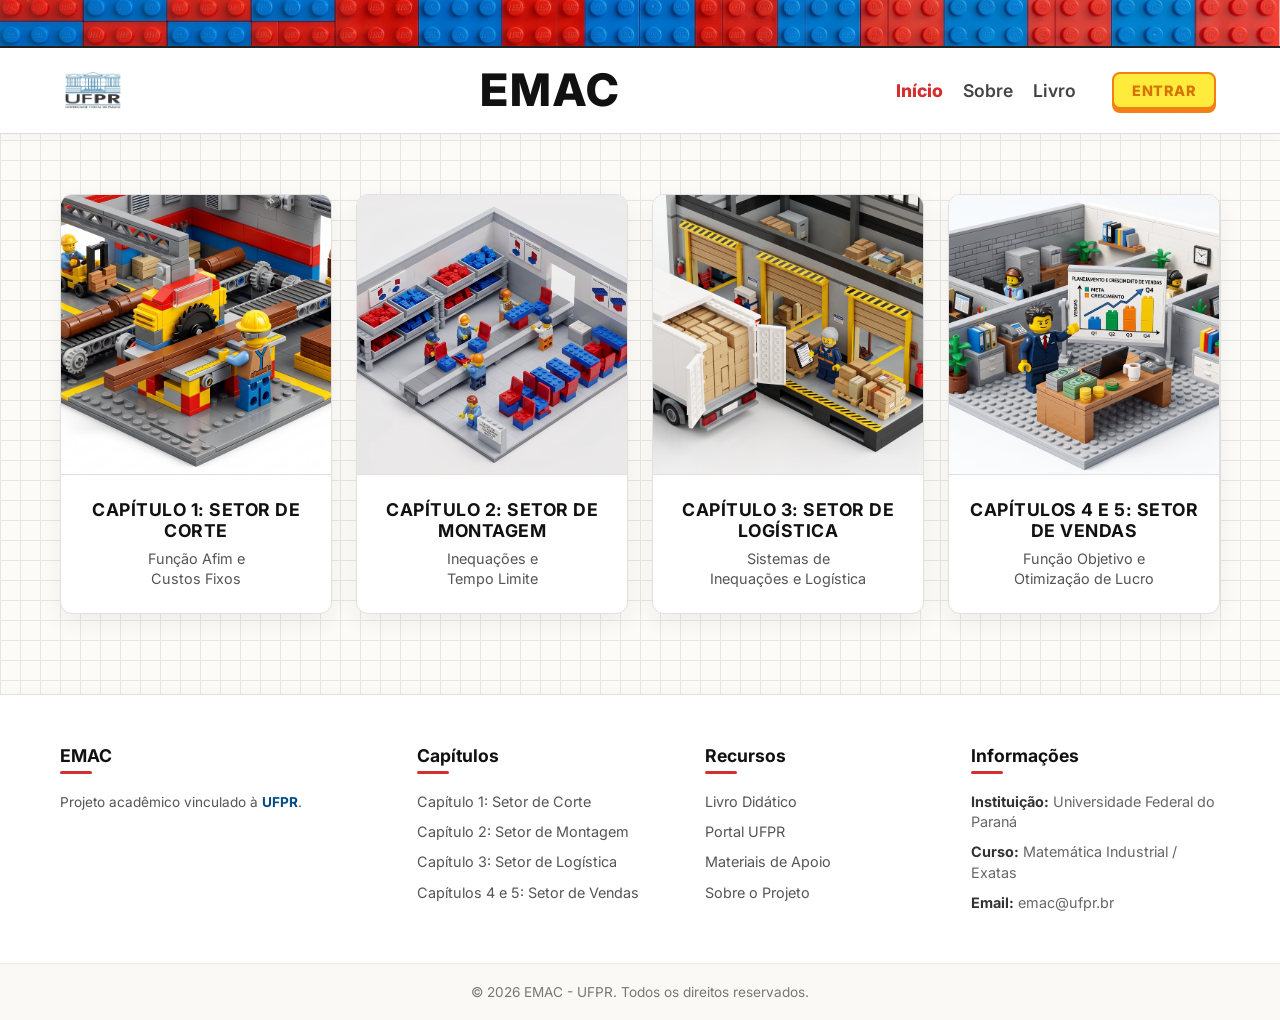
==== commit 86bfadfc: "Add files via upload" ====
--- a/index.html
+++ b/index.html
@@ -7,6 +7,7 @@
     <!-- Importando a fonte Inter do Google Fonts -->
     <link href="https://fonts.googleapis.com/css2?family=Inter:wght@400;600;700;800&display=swap" rel="stylesheet">
     <link rel="stylesheet" href="style.css">
+    <script src="https://cdn.jsdelivr.net/npm/@supabase/supabase-js@2"></script>
 </head>
 <body>
 
@@ -27,8 +28,17 @@
         </div>
         <div class="nav-center">EMAC</div>
         <div class="nav-right">
-            <a href="#sobre">Sobre</a>
-            <a href="#livro">Livro</a>
+            <a href="index.html" style="color: #d32f2f; font-weight: 800;">Início</a>
+            <a href="sobre.html">Sobre</a>
+            <a href="EMAC-LIVRO.pdf" target="_blank" rel="noopener noreferrer">Livro</a>
+            <div id="authContainer" class="auth-container">
+                <button id="btnEntrar" class="auth-btn-entrar">Entrar</button>
+                <div id="userProfile" class="user-profile-badge" style="display: none;">
+                    <img id="userAvatar" src="" alt="Avatar" class="auth-avatar">
+                    <span id="userName" class="auth-user-name"></span>
+                    <button id="btnSair" class="auth-btn-sair">Sair</button>
+                </div>
+            </div>
         </div>
     </header>
 
@@ -109,10 +119,10 @@
             <div class="footer-col">
                 <h3 class="footer-title">Recursos</h3>
                 <ul class="footer-links">
-                    <li><a href="#livro">Livro Didático</a></li>
+                    <li><a href="EMAC-LIVRO.pdf" target="_blank" rel="noopener noreferrer">Livro Didático</a></li>
                     <li><a href="https://www.ufpr.br" target="_blank" rel="noopener noreferrer">Portal UFPR</a></li>
                     <li><a href="#materiais">Materiais de Apoio</a></li>
-                    <li><a href="#sobre">Sobre o Projeto</a></li>
+                    <li><a href="sobre.html">Sobre o Projeto</a></li>
                 </ul>
             </div>
 
@@ -132,6 +142,19 @@
         </div>
     </footer>
 
+    <!-- Modal de Autenticação -->
+    <div id="authModal" class="modal-backdrop" style="display: none;">
+        <div class="auth-modal-card">
+            <button id="closeAuthModal" class="close-modal-btn">&times;</button>
+            <h2>Acesso à Fábrica - EMAC</h2>
+            <p>Faça login para salvar seu progresso nas atividades procedurais e simulações matemáticas.</p>
+            <button id="btnGoogleLogin" class="btn-google">
+                <img src="https://www.gstatic.com/firebasejs/ui/2.0.0/images/auth/google.svg" alt="Google Logo">
+                <span>Continuar com o Google</span>
+            </button>
+        </div>
+    </div>
+
     <!-- Script Principal Unificado -->
     <script src="main.js"></script>
 
--- a/style.css
+++ b/style.css
@@ -3542,3 +3542,480 @@
         grid-template-columns: 1fr;
     }
 }
+
+/* ===================================================
+   PÁGINA SOBRE O PROJETO (LAYOUT COMPACTO E DIRETO)
+   =================================================== */
+
+.sobre-compact-container {
+    margin: 20px auto 20px;
+}
+
+.sobre-top-grid {
+    display: grid;
+    grid-template-columns: 1.35fr 1fr;
+    gap: 20px;
+    align-items: stretch;
+    margin-bottom: 16px;
+}
+
+/* Bloco da Descrição */
+.sobre-desc-card {
+    display: flex;
+    flex-direction: column;
+}
+
+.sobre-p-lead {
+    font-size: 0.98rem;
+    color: #1e293b;
+    line-height: 1.6;
+    margin-bottom: 16px;
+}
+
+.sobre-p-lead strong {
+    color: #0f172a;
+}
+
+.sobre-p-body {
+    font-size: 0.92rem;
+    color: #475569;
+    line-height: 1.6;
+    margin-bottom: 20px;
+    flex-grow: 1;
+}
+
+.sobre-mini-pillars {
+    display: grid;
+    grid-template-columns: repeat(3, 1fr);
+    gap: 12px;
+    margin-top: auto;
+    padding-top: 14px;
+    border-top: 2px dashed #f1f5f9;
+}
+
+.mini-pillar {
+    display: flex;
+    align-items: flex-start;
+    gap: 8px;
+    background: #f8fafc;
+    border: 1.5px solid #e2e8f0;
+    border-radius: 10px;
+    padding: 10px;
+}
+
+.mini-pillar-icon {
+    font-size: 1.3rem;
+    line-height: 1;
+    margin-top: 2px;
+}
+
+.mini-pillar div strong {
+    display: block;
+    font-size: 0.8rem;
+    font-weight: 800;
+    color: #0f172a;
+    margin-bottom: 2px;
+}
+
+.mini-pillar div span {
+    display: block;
+    font-size: 0.72rem;
+    color: #64748b;
+    line-height: 1.25;
+}
+
+/* Bloco dos Realizadores */
+.sobre-team-card {
+    display: flex;
+    flex-direction: column;
+}
+
+.team-compact-list {
+    display: flex;
+    flex-direction: column;
+    gap: 10px;
+    justify-content: flex-start;
+}
+
+.team-compact-item {
+    display: flex;
+    align-items: center;
+    gap: 14px;
+    background: #f8fafc;
+    border: 1.5px solid #e2e8f0;
+    border-radius: 12px;
+    padding: 12px 16px;
+    box-shadow: 0 3px 0 #cbd5e1;
+    transition: transform 0.15s ease, box-shadow 0.15s ease;
+}
+
+.team-compact-item:hover {
+    transform: translateY(-2px);
+    box-shadow: 0 5px 0 #94a3b8;
+}
+
+.team-compact-item.bolsista {
+    border-left: 5px solid #2563eb;
+}
+.team-compact-item.orientador {
+    border-left: 5px solid #16a34a;
+}
+.team-compact-item.coordenador {
+    border-left: 5px solid #dc2626;
+}
+
+.team-compact-avatar {
+    width: 44px;
+    height: 44px;
+    border-radius: 50%;
+    display: flex;
+    align-items: center;
+    justify-content: center;
+    font-size: 1.4rem;
+    flex-shrink: 0;
+}
+
+.team-compact-item.bolsista .team-compact-avatar {
+    background: #dbeafe;
+    border: 2px solid #3b82f6;
+}
+.team-compact-item.orientador .team-compact-avatar {
+    background: #dcfce7;
+    border: 2px solid #22c55e;
+}
+.team-compact-item.coordenador .team-compact-avatar {
+    background: #fee2e2;
+    border: 2px solid #ef4444;
+}
+
+.team-compact-info {
+    flex-grow: 1;
+    min-width: 0;
+}
+
+.team-compact-top {
+    display: flex;
+    justify-content: space-between;
+    align-items: center;
+    gap: 8px;
+    margin-bottom: 0;
+}
+
+.team-compact-name {
+    font-size: 1rem;
+    font-weight: 800;
+    color: #0f172a;
+    white-space: nowrap;
+    overflow: hidden;
+    text-overflow: ellipsis;
+}
+
+.compact-role-badge {
+    font-size: 0.68rem;
+    font-weight: 800;
+    text-transform: uppercase;
+    letter-spacing: 0.6px;
+    padding: 2px 8px;
+    border-radius: 8px;
+    flex-shrink: 0;
+}
+
+.compact-role-badge.bolsista {
+    background: #eff6ff;
+    color: #1d4ed8;
+    border: 1px solid #bfdbfe;
+}
+.compact-role-badge.orientador {
+    background: #f0fdf4;
+    color: #15803d;
+    border: 1px solid #bbf7d0;
+}
+.compact-role-badge.coordenador {
+    background: #fef2f2;
+    color: #b91c1c;
+    border: 1px solid #fecaca;
+}
+
+.team-compact-role {
+    font-size: 0.78rem;
+    color: #64748b;
+    line-height: 1.35;
+    margin: 0;
+}
+
+/* Bloco Inferior de Contato */
+.sobre-contact-card {
+    padding: 16px 24px;
+}
+
+.contact-compact-bar {
+    display: flex;
+    justify-content: space-between;
+    align-items: center;
+    gap: 20px;
+    flex-wrap: wrap;
+}
+
+.contact-compact-col {
+    display: flex;
+    align-items: center;
+    gap: 10px;
+}
+
+.contact-col-icon {
+    font-size: 1.5rem;
+    flex-shrink: 0;
+}
+
+.contact-compact-col div strong {
+    display: block;
+    font-size: 0.78rem;
+    font-weight: 800;
+    text-transform: uppercase;
+    letter-spacing: 0.6px;
+    color: #64748b;
+    margin-bottom: 2px;
+}
+
+.contact-compact-col div span,
+.contact-compact-col div a {
+    font-size: 0.88rem;
+    color: #1e293b;
+    font-weight: 600;
+    text-decoration: none;
+}
+
+.contact-compact-col div a:hover {
+    color: #d32f2f;
+    text-decoration: underline;
+}
+
+.btn-contact-compact {
+    display: inline-flex;
+    align-items: center;
+    gap: 6px;
+    background: linear-gradient(135deg, #1e293b 0%, #0f172a 100%);
+    color: #ffffff;
+    font-size: 0.85rem;
+    font-weight: 800;
+    padding: 9px 18px;
+    border-radius: 8px;
+    text-decoration: none;
+    box-shadow: 0 3px 0 #000000;
+    transition: transform 0.15s ease, box-shadow 0.15s ease;
+}
+
+.btn-contact-compact:hover {
+    transform: translateY(-2px);
+    box-shadow: 0 5px 0 #000000;
+}
+
+/* Espaçamento Enxuto no Rodapé da Página Sobre */
+.page-sobre .sobre-compact-container {
+    margin-top: 18px;
+    margin-bottom: 20px;
+}
+
+.page-sobre .footer {
+    margin-top: 24px;
+}
+
+.page-sobre .footer-container {
+    padding-top: 28px;
+    padding-bottom: 20px;
+}
+
+/* Responsividade */
+@media (max-width: 960px) {
+    .sobre-top-grid {
+        grid-template-columns: 1fr;
+    }
+    .contact-compact-bar {
+        flex-direction: column;
+        align-items: flex-start;
+        gap: 16px;
+    }
+    .contact-compact-btn-wrap {
+        width: 100%;
+    }
+    .btn-contact-compact {
+        width: 100%;
+        justify-content: center;
+    }
+}
+
+@media (max-width: 600px) {
+    .sobre-mini-pillars {
+        grid-template-columns: 1fr;
+    }
+}
+
+/* ===================================================
+   AUTENTICAÇÃO (SUPABASE SSO)
+   =================================================== */
+
+.auth-container {
+    margin-left: 16px;
+    display: flex;
+    align-items: center;
+}
+
+.auth-btn-entrar {
+    font-family: 'Inter', sans-serif;
+    font-size: 0.9rem;
+    font-weight: 800;
+    padding: 8px 18px;
+    background-color: #ffeb3b;
+    color: #d77200;
+    border: 2px solid #f57f17;
+    border-radius: 8px;
+    cursor: pointer;
+    text-transform: uppercase;
+    letter-spacing: 0.5px;
+    box-shadow: 0 4px 0 #f57f17;
+    transition: transform 0.1s ease, box-shadow 0.1s ease;
+}
+
+.auth-btn-entrar:active {
+    transform: translateY(4px);
+    box-shadow: 0 0 0 #f57f17;
+}
+
+.user-profile-badge {
+    display: flex;
+    align-items: center;
+    background: #ffffff;
+    border: 2px solid #e2e8f0;
+    border-radius: 30px;
+    padding: 4px 6px 4px 4px;
+    box-shadow: 0 3px 0 #cbd5e1;
+}
+
+.auth-avatar {
+    width: 32px;
+    height: 32px;
+    border-radius: 50%;
+    border: 2px solid #e2e8f0;
+    margin-right: 8px;
+    object-fit: cover;
+}
+
+.auth-user-name {
+    font-size: 0.85rem;
+    font-weight: 800;
+    color: #0f172a;
+}
+
+.auth-btn-sair {
+    font-family: 'Inter', sans-serif;
+    background-color: #f8fafc;
+    color: #64748b;
+    border: 2px solid #cbd5e1;
+    border-radius: 8px;
+    box-shadow: 0 3px 0 #cbd5e1;
+    padding: 6px 12px;
+    font-size: 0.75rem;
+    font-weight: 800;
+    margin-left: 10px;
+    cursor: pointer;
+    text-transform: uppercase;
+    transition: transform 0.1s ease, box-shadow 0.1s ease;
+}
+
+.auth-btn-sair:active {
+    transform: translateY(3px);
+    box-shadow: 0 0 0 #cbd5e1;
+}
+
+/* Modal de Autenticação */
+.modal-backdrop {
+    position: fixed;
+    top: 0;
+    left: 0;
+    width: 100%;
+    height: 100%;
+    background: rgba(15, 23, 42, 0.5);
+    backdrop-filter: blur(5px);
+    z-index: 9999;
+    display: flex;
+    align-items: center;
+    justify-content: center;
+}
+
+.auth-modal-card {
+    background: #ffffff;
+    border: 3px solid #1e293b;
+    border-radius: 16px;
+    padding: 32px 24px;
+    width: 90%;
+    max-width: 420px;
+    text-align: center;
+    box-shadow: 0 10px 0 #1e293b;
+    position: relative;
+    animation: modal-pop 0.3s cubic-bezier(0.175, 0.885, 0.32, 1.275) forwards;
+}
+
+@keyframes modal-pop {
+    from { transform: scale(0.8); opacity: 0; }
+    to { transform: scale(1); opacity: 1; }
+}
+
+.close-modal-btn {
+    position: absolute;
+    top: 12px;
+    right: 16px;
+    background: none;
+    border: none;
+    font-size: 1.6rem;
+    font-weight: 900;
+    color: #94a3b8;
+    cursor: pointer;
+    transition: color 0.2s ease;
+}
+
+.close-modal-btn:hover {
+    color: #0f172a;
+}
+
+.auth-modal-card h2 {
+    font-size: 1.5rem;
+    color: #0f172a;
+    margin-bottom: 12px;
+    font-weight: 900;
+}
+
+.auth-modal-card p {
+    font-size: 0.95rem;
+    color: #475569;
+    margin-bottom: 28px;
+    line-height: 1.5;
+}
+
+.btn-google {
+    display: inline-flex;
+    align-items: center;
+    justify-content: center;
+    gap: 12px;
+    width: 100%;
+    background: #ffffff;
+    color: #334155;
+    font-family: 'Inter', sans-serif;
+    font-size: 1rem;
+    font-weight: 800;
+    padding: 12px;
+    border: 2px solid #cbd5e1;
+    border-radius: 12px;
+    box-shadow: 0 4px 0 #cbd5e1;
+    cursor: pointer;
+    transition: transform 0.1s ease, box-shadow 0.1s ease;
+}
+
+.btn-google img {
+    width: 24px;
+    height: 24px;
+}
+
+.btn-google:active {
+    transform: translateY(4px);
+    box-shadow: 0 0 0 #cbd5e1;
+}
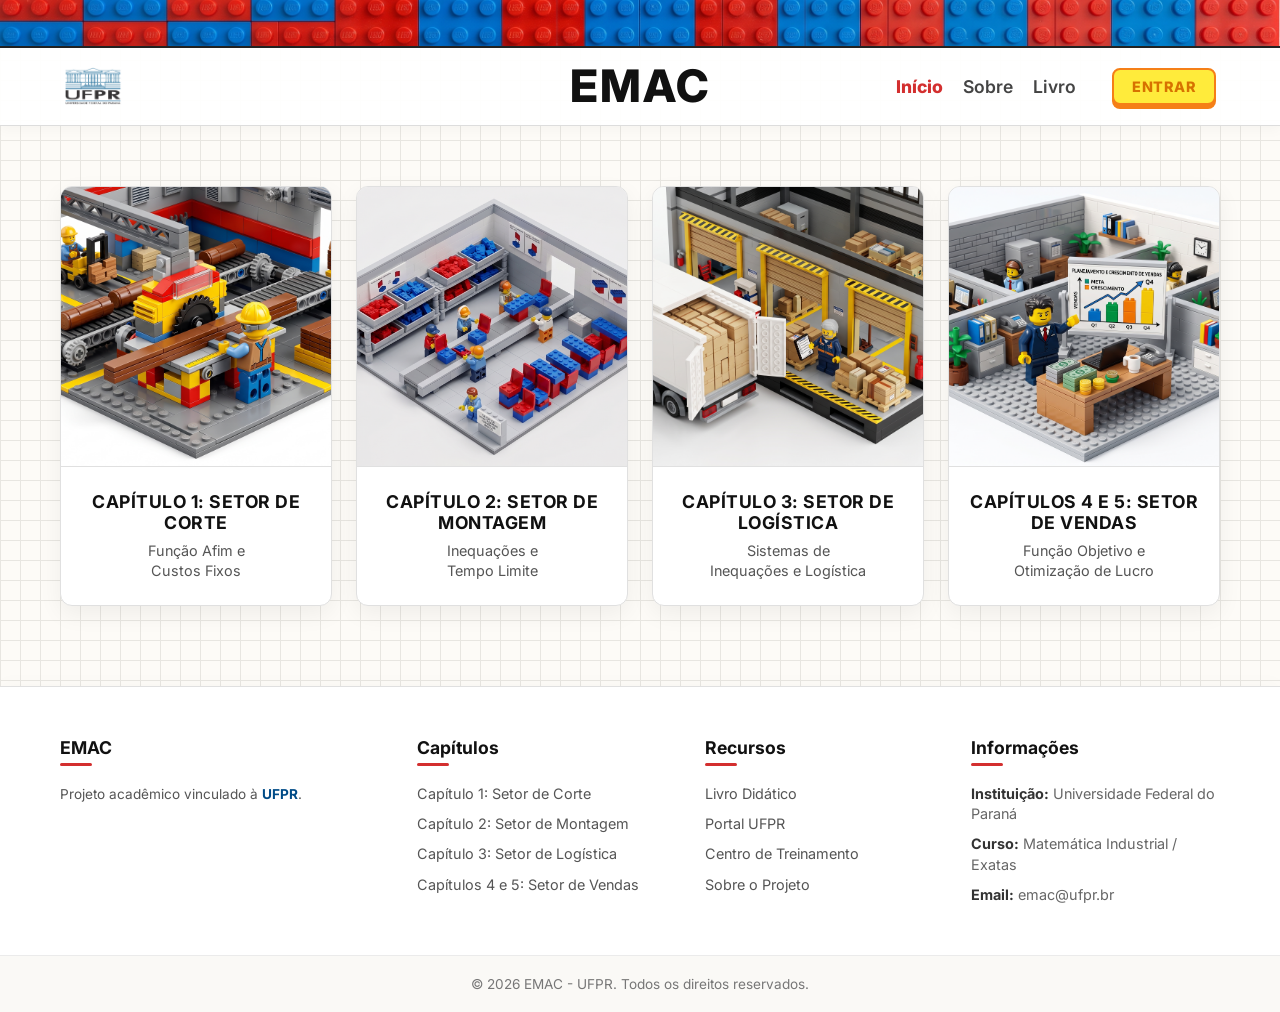
==== commit 21c346bf: "Add files via upload" ====
--- a/index.html
+++ b/index.html
@@ -121,7 +121,7 @@
                 <ul class="footer-links">
                     <li><a href="EMAC-LIVRO.pdf" target="_blank" rel="noopener noreferrer">Livro Didático</a></li>
                     <li><a href="https://www.ufpr.br" target="_blank" rel="noopener noreferrer">Portal UFPR</a></li>
-                    <li><a href="#materiais">Materiais de Apoio</a></li>
+                    <li><a href="centrodetreinamento.html">Centro de Treinamento</a></li>
                     <li><a href="sobre.html">Sobre o Projeto</a></li>
                 </ul>
             </div>
@@ -147,7 +147,7 @@
         <div class="auth-modal-card">
             <button id="closeAuthModal" class="close-modal-btn">&times;</button>
             <h2>Acesso à Fábrica - EMAC</h2>
-            <p>Faça login para salvar seu progresso nas atividades procedurais e simulações matemáticas.</p>
+            <p>Faça login para salvar seu progresso nas atividades</p>
             <button id="btnGoogleLogin" class="btn-google">
                 <img src="https://www.gstatic.com/firebasejs/ui/2.0.0/images/auth/google.svg" alt="Google Logo">
                 <span>Continuar com o Google</span>
--- a/style.css
+++ b/style.css
@@ -29,19 +29,20 @@
 
 /* NAVBAR (MENU) */
 .navbar {
-    display: flex;
-    justify-content: space-between;
-    align-items: center;
-    padding: 20px 5%;
+    display: grid;
+    grid-template-columns: 1fr auto 1fr;
+    align-items: center;
+    padding: 16px 5%;
     background-color: rgba(255, 255, 255, 0.95);
     border-bottom: 1px solid #ddd;
     box-shadow: 0 4px 12px rgba(0,0,0,0.03);
+    position: relative;
 }
 
 .nav-left {
     display: flex;
     align-items: center;
-    min-width: 140px;
+    justify-self: start;
 }
 
 .logo-ufpr-link {
@@ -89,14 +90,15 @@
     letter-spacing: 2px;
     line-height: 1;
     text-align: center;
+    justify-self: center;
 }
 
 .nav-right {
     display: flex;
     justify-content: flex-end;
     align-items: center;
+    justify-self: end;
     gap: 20px;
-    min-width: 140px;
 }
 
 .nav-right a {
@@ -213,12 +215,14 @@
 
 @media (max-width: 600px) {
     .navbar {
+        display: flex;
         flex-direction: column;
         gap: 12px;
     }
-    .nav-left, .nav-right {
+    .nav-left, .nav-right, .nav-center {
         text-align: center;
         justify-content: center;
+        justify-self: center;
         width: auto;
     }
     .card {
@@ -2492,6 +2496,156 @@
     margin-top: 4px;
 }
 
+/* Campo de Digitação Direta de Z (Rodada 12+) */
+.direct-z-wrapper {
+    display: flex;
+    align-items: center;
+    justify-content: space-between;
+    gap: 10px;
+    background: #ffffff;
+    border: 2px solid #7c3aed;
+    border-radius: 10px;
+    padding: 8px 12px;
+    margin-top: 12px;
+    box-shadow: 0 3px 0 #5b21b6;
+    animation: directZPop 0.3s ease-out;
+}
+
+@keyframes directZPop {
+    from { opacity: 0; transform: translateY(-4px); }
+    to { opacity: 1; transform: translateY(0); }
+}
+
+.direct-z-label {
+    display: flex;
+    align-items: center;
+    gap: 6px;
+    font-size: 0.82rem;
+    font-weight: 800;
+    color: #5b21b6;
+    text-transform: uppercase;
+    letter-spacing: 0.5px;
+    cursor: pointer;
+}
+
+.direct-z-input-box {
+    display: flex;
+    align-items: center;
+    background: #f5f3ff;
+    border: 2px solid #a78bfa;
+    border-radius: 8px;
+    padding: 3px 8px;
+    gap: 4px;
+    box-shadow: inset 0 2px 4px rgba(124, 58, 237, 0.08);
+}
+
+.direct-z-currency {
+    font-weight: 800;
+    font-size: 0.88rem;
+    color: #6d28d9;
+}
+
+.direct-z-input {
+    width: 95px;
+    border: none;
+    background: transparent;
+    font-size: 1.05rem;
+    font-weight: 900;
+    color: #4c1d95;
+    outline: none;
+    font-family: inherit;
+    text-align: right;
+}
+
+.direct-z-input:focus {
+    color: #2e1065;
+}
+
+/* Banner da Lupa de Precisão (Upgrade) */
+.magnifier-banner {
+    background: #eff6ff;
+    border: 2px solid #3b82f6;
+    border-radius: 12px;
+    padding: 12px 16px;
+    margin-bottom: 16px;
+    box-shadow: 0 4px 0 #1d4ed8, 0 6px 16px rgba(59, 130, 246, 0.15);
+    animation: magnifierPulse 2s infinite ease-in-out;
+}
+
+@keyframes magnifierPulse {
+    0%, 100% { border-color: #3b82f6; box-shadow: 0 4px 0 #1d4ed8, 0 4px 12px rgba(59, 130, 246, 0.2); }
+    50% { border-color: #60a5fa; box-shadow: 0 4px 0 #1d4ed8, 0 6px 20px rgba(59, 130, 246, 0.4); }
+}
+
+.magnifier-header {
+    display: flex;
+    justify-content: space-between;
+    align-items: center;
+    margin-bottom: 8px;
+    font-size: 0.82rem;
+    font-weight: 800;
+    color: #1e3a8a;
+    text-transform: uppercase;
+    letter-spacing: 0.5px;
+}
+
+.magnifier-title {
+    display: flex;
+    align-items: center;
+    gap: 6px;
+}
+
+.magnifier-pct-badge {
+    background: #1e40af;
+    color: #ffffff;
+    padding: 3px 10px;
+    border-radius: 6px;
+    font-size: 0.85rem;
+    font-weight: 900;
+    letter-spacing: 0.5px;
+    box-shadow: 0 2px 0 #172554;
+    transition: all 0.2s ease;
+}
+
+.magnifier-pct-badge.optimal {
+    background: #16a34a !important;
+    box-shadow: 0 2px 0 #14532d, 0 0 12px rgba(22, 163, 74, 0.6) !important;
+    animation: optimalBounce 0.4s infinite alternate;
+}
+
+.magnifier-pct-badge.over {
+    background: #dc2626 !important;
+    box-shadow: 0 2px 0 #7f1d1d !important;
+}
+
+@keyframes optimalBounce {
+    0% { transform: scale(1); }
+    100% { transform: scale(1.06); }
+}
+
+.magnifier-bar-container {
+    height: 8px;
+    background: #dbeafe;
+    border-radius: 6px;
+    overflow: hidden;
+    border: 1px solid #bfdbfe;
+}
+
+.magnifier-bar-fill {
+    height: 100%;
+    background: linear-gradient(90deg, #3b82f6, #60a5fa);
+    border-radius: 4px;
+    transition: width 0.1s ease, background 0.2s ease;
+}
+
+.magnifier-bar-fill.optimal {
+    background: linear-gradient(90deg, #10b981, #059669) !important;
+}
+
+.magnifier-bar-fill.over {
+    background: linear-gradient(90deg, #f87171, #ef4444) !important;
+}
+
 .validate-action-container {
     display: flex;
     flex-direction: column;
@@ -3528,6 +3682,294 @@
 .btn-zero-tolerance-start:active {
     transform: translateY(3px);
     box-shadow: 0 2px 0 #991b1b;
+}
+
+/* Botão "X" no canto superior direito de modais */
+.modal-corner-close {
+    position: absolute;
+    top: 14px;
+    right: 16px;
+    width: 36px;
+    height: 36px;
+    border-radius: 50%;
+    border: 2px solid #cbd5e1;
+    background: #f8fafc;
+    color: #475569;
+    font-size: 1.4rem;
+    font-weight: 900;
+    line-height: 1;
+    display: flex;
+    align-items: center;
+    justify-content: center;
+    cursor: pointer;
+    box-shadow: 0 2px 0 #94a3b8;
+    transition: all 0.15s ease;
+    z-index: 20;
+}
+
+.modal-corner-close:hover {
+    background: #ef4444;
+    color: #ffffff;
+    border-color: #b91c1c;
+    box-shadow: 0 3px 0 #7f1d1d;
+    transform: scale(1.08);
+}
+
+.modal-corner-close:active {
+    transform: translateY(2px) scale(0.98);
+    box-shadow: none;
+}
+
+/* Botões de Ação dentro de Modais */
+.btn-modal-action-ok,
+.btn-modal-action-danger {
+    display: inline-block;
+    width: 100%;
+    margin-top: 14px;
+    padding: 12px 20px;
+    border-radius: 10px;
+    font-family: 'Inter', sans-serif;
+    font-size: 1rem;
+    font-weight: 800;
+    cursor: pointer;
+    transition: transform 0.1s ease, box-shadow 0.1s ease;
+}
+
+.btn-modal-action-ok {
+    background: linear-gradient(180deg, #22c55e 0%, #16a34a 100%);
+    color: #ffffff;
+    border: 2px solid #14532d;
+    box-shadow: 0 4px 0 #14532d;
+}
+
+.btn-modal-action-ok:hover {
+    transform: translateY(-2px);
+    box-shadow: 0 6px 0 #14532d;
+}
+
+.btn-modal-action-ok:active {
+    transform: translateY(3px);
+    box-shadow: 0 1px 0 #14532d;
+}
+
+.btn-modal-action-danger {
+    background: linear-gradient(180deg, #ef4444 0%, #dc2626 100%);
+    color: #ffffff;
+    border: 2px solid #7f1d1d;
+    box-shadow: 0 4px 0 #7f1d1d;
+}
+
+.btn-modal-action-danger:hover {
+    transform: translateY(-2px);
+    box-shadow: 0 6px 0 #7f1d1d;
+}
+
+.btn-modal-action-danger:active {
+    transform: translateY(3px);
+    box-shadow: 0 1px 0 #7f1d1d;
+}
+
+/* ===================================================
+   TOUR GUIADO INTERATIVO (DESTAQUE VISUAL DE ELEMENTOS)
+   =================================================== */
+
+.game-tour-overlay {
+    position: fixed;
+    top: 0; left: 0; right: 0; bottom: 0;
+    pointer-events: auto;
+    z-index: 10000;
+}
+
+/* Caixa de Holofote ao redor do elemento focado */
+.tour-spotlight-box {
+    position: fixed;
+    border-radius: 12px;
+    border: 3.5px solid #ffeb3b;
+    box-shadow: 0 0 0 9999px rgba(15, 23, 42, 0.78), 
+                0 0 30px rgba(255, 235, 59, 0.8),
+                inset 0 0 20px rgba(255, 235, 59, 0.4);
+    pointer-events: none;
+    transition: all 0.3s cubic-bezier(0.2, 0.8, 0.2, 1);
+    z-index: 10001;
+    animation: spotlightPulse 2s infinite ease-in-out;
+}
+
+@keyframes spotlightPulse {
+    0%, 100% {
+        border-color: #ffeb3b;
+        box-shadow: 0 0 0 9999px rgba(15, 23, 42, 0.78), 
+                    0 0 25px rgba(255, 235, 59, 0.8),
+                    inset 0 0 15px rgba(255, 235, 59, 0.35);
+    }
+    50% {
+        border-color: #f59e0b;
+        box-shadow: 0 0 0 9999px rgba(15, 23, 42, 0.82), 
+                    0 0 45px rgba(245, 158, 11, 0.95),
+                    inset 0 0 25px rgba(245, 158, 11, 0.5);
+    }
+}
+
+/* Card Flutuante de Explicação */
+.tour-tooltip-card {
+    position: fixed;
+    width: 380px;
+    max-width: calc(100vw - 32px);
+    background: #ffffff;
+    border: 3px solid #1e293b;
+    border-radius: 16px;
+    padding: 22px 20px 18px;
+    box-shadow: 0 10px 0 #0f172a, 0 20px 40px rgba(0, 0, 0, 0.5);
+    z-index: 10002;
+    transition: all 0.3s cubic-bezier(0.2, 0.8, 0.2, 1);
+    animation: modalPopIn 0.3s cubic-bezier(0.175, 0.885, 0.32, 1.275);
+}
+
+.tour-close-btn {
+    position: absolute;
+    top: 10px;
+    right: 12px;
+    width: 30px;
+    height: 30px;
+    border-radius: 50%;
+    border: 2px solid #cbd5e1;
+    background: #f8fafc;
+    color: #64748b;
+    font-size: 1.3rem;
+    font-weight: 900;
+    line-height: 1;
+    display: flex;
+    align-items: center;
+    justify-content: center;
+    cursor: pointer;
+    transition: all 0.15s ease;
+}
+
+.tour-close-btn:hover {
+    background: #ef4444;
+    color: #ffffff;
+    border-color: #b91c1c;
+}
+
+.tour-card-header {
+    display: flex;
+    align-items: center;
+    justify-content: space-between;
+    margin-bottom: 10px;
+    padding-right: 28px;
+}
+
+.tour-step-badge {
+    background: #eff6ff;
+    color: #2563eb;
+    border: 1.5px solid #bfdbfe;
+    font-size: 0.76rem;
+    font-weight: 800;
+    padding: 3px 10px;
+    border-radius: 20px;
+    text-transform: uppercase;
+    letter-spacing: 0.5px;
+}
+
+.tour-step-icon {
+    font-size: 1.5rem;
+}
+
+.tour-step-title {
+    font-size: 1.18rem;
+    font-weight: 900;
+    color: #0f172a;
+    margin-bottom: 8px;
+    letter-spacing: -0.3px;
+    line-height: 1.3;
+}
+
+.tour-step-desc {
+    font-size: 0.9rem;
+    color: #475569;
+    line-height: 1.5;
+    margin-bottom: 18px;
+}
+
+.tour-card-footer {
+    display: flex;
+    align-items: center;
+    justify-content: space-between;
+    border-top: 1.5px dashed #e2e8f0;
+    padding-top: 12px;
+}
+
+.btn-tour-secondary {
+    background: transparent;
+    border: none;
+    color: #64748b;
+    font-family: 'Inter', sans-serif;
+    font-size: 0.85rem;
+    font-weight: 700;
+    cursor: pointer;
+    padding: 6px 8px;
+    border-radius: 6px;
+    transition: color 0.15s ease;
+}
+
+.btn-tour-secondary:hover {
+    color: #0f172a;
+    text-decoration: underline;
+}
+
+.tour-nav-arrows {
+    display: flex;
+    gap: 8px;
+}
+
+.btn-tour-arrow {
+    width: 44px;
+    height: 40px;
+    border-radius: 10px;
+    font-family: 'Inter', sans-serif;
+    font-size: 1.3rem;
+    font-weight: 900;
+    display: flex;
+    align-items: center;
+    justify-content: center;
+    cursor: pointer;
+    background: #f1f5f9;
+    color: #1e293b;
+    border: 2px solid #cbd5e1;
+    box-shadow: 0 3px 0 #94a3b8;
+    transition: transform 0.1s ease, box-shadow 0.1s ease;
+}
+
+.btn-tour-arrow:hover:not(:disabled) {
+    transform: translateY(-2px);
+    box-shadow: 0 5px 0 #94a3b8;
+    background: #e2e8f0;
+}
+
+.btn-tour-arrow:active:not(:disabled) {
+    transform: translateY(2px);
+    box-shadow: 0 1px 0 #94a3b8;
+}
+
+.btn-tour-arrow:disabled {
+    opacity: 0.35;
+    cursor: not-allowed;
+    box-shadow: none;
+}
+
+.btn-tour-arrow.btn-tour-primary {
+    background: linear-gradient(180deg, #3b82f6 0%, #2563eb 100%);
+    color: #ffffff;
+    border: 2px solid #1d4ed8;
+    box-shadow: 0 3px 0 #1e40af;
+}
+
+.btn-tour-arrow.btn-tour-primary:hover:not(:disabled) {
+    background: linear-gradient(180deg, #60a5fa 0%, #3b82f6 100%);
+    box-shadow: 0 5px 0 #1e40af;
+}
+
+.btn-tour-arrow.btn-tour-primary:active:not(:disabled) {
+    box-shadow: 0 1px 0 #1e40af;
 }
 
 @media (max-width: 900px) {
